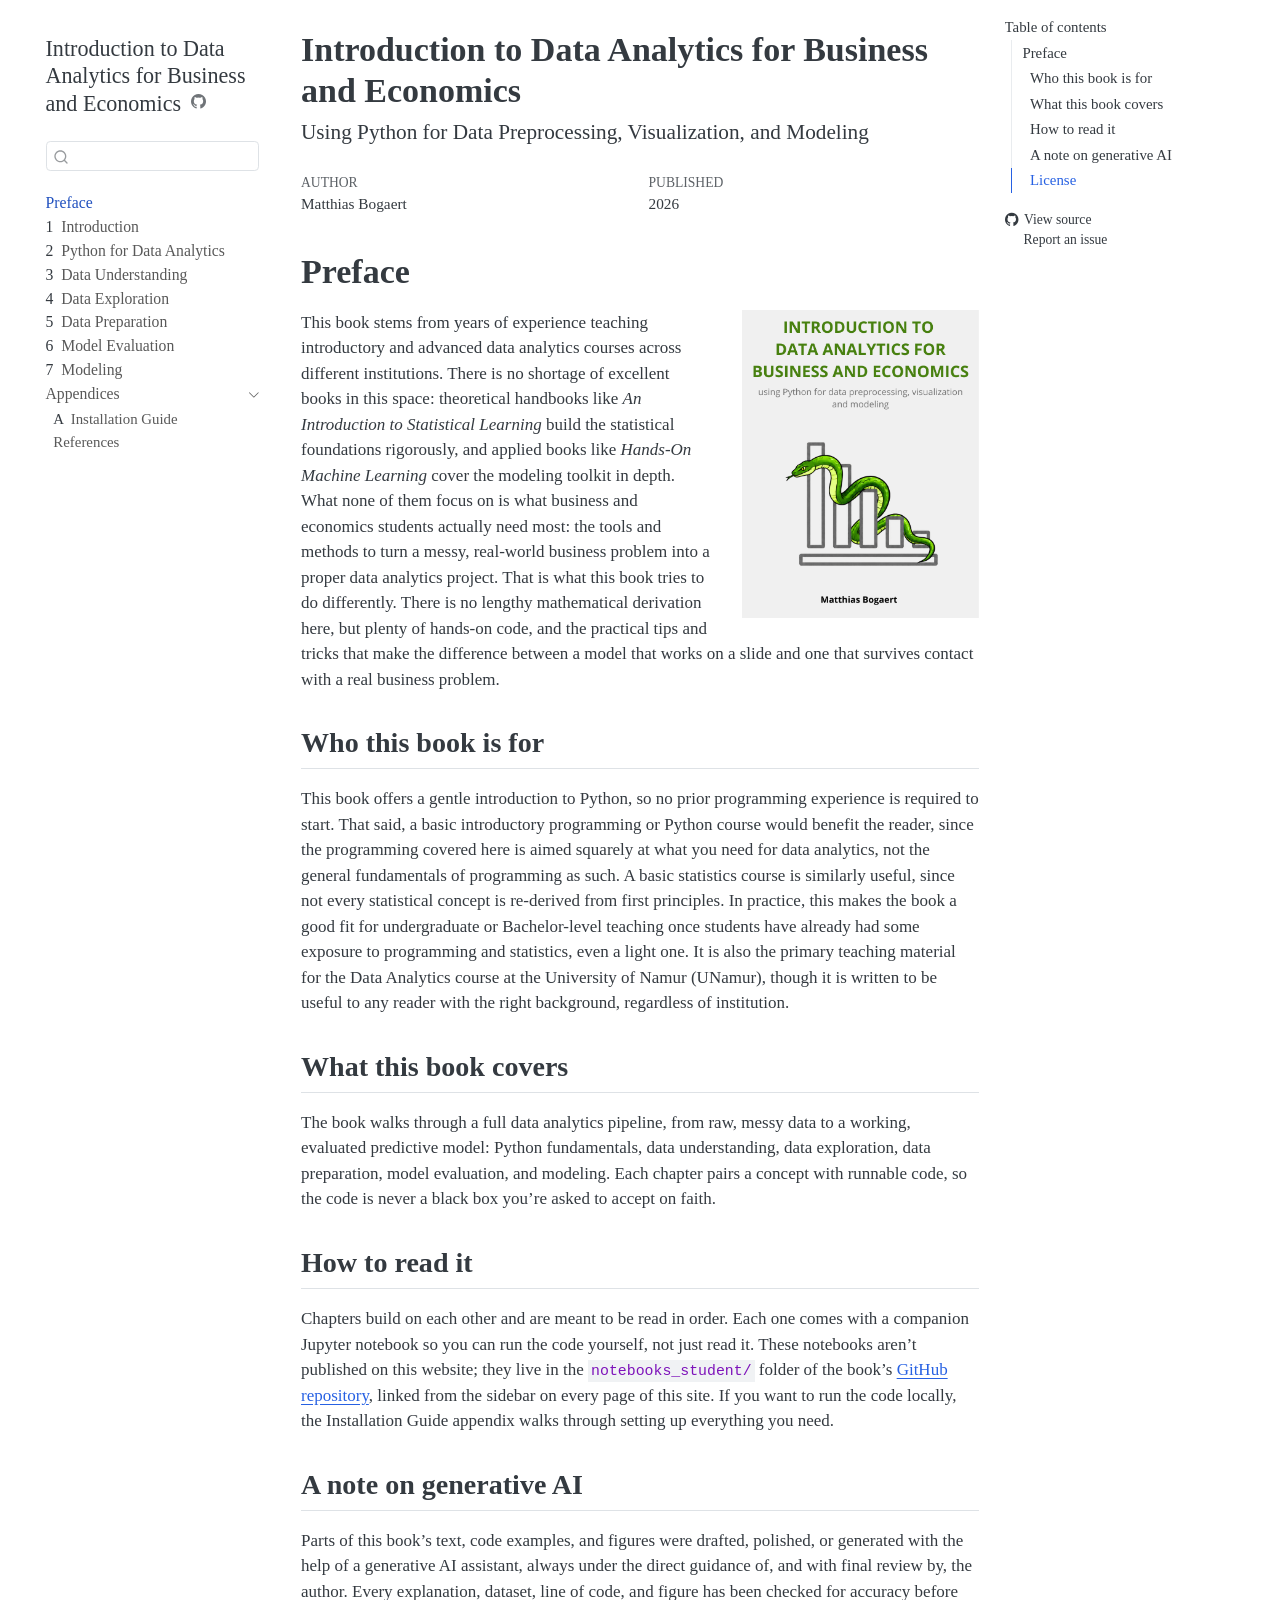
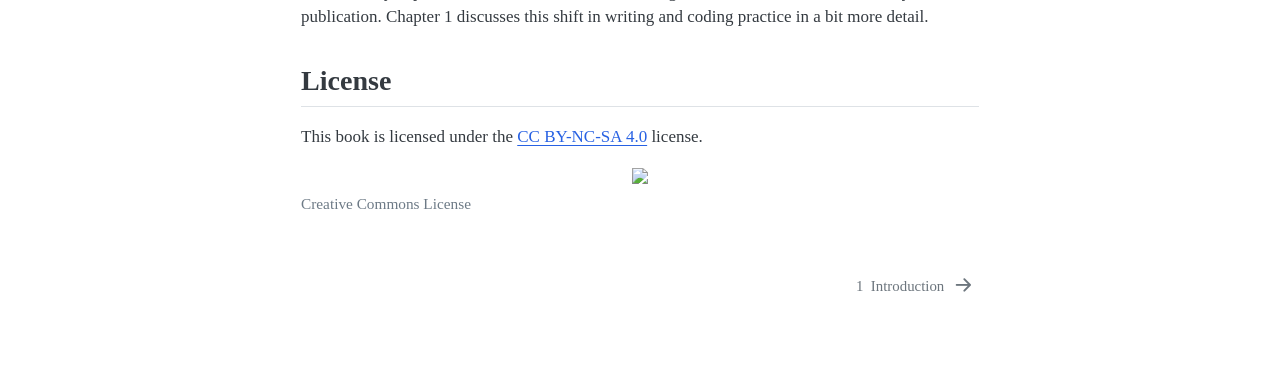
==== index.html @ b537fb8b "Built site for gh-pages" ====
<!DOCTYPE html>
<html xmlns="http://www.w3.org/1999/xhtml" lang="en" xml:lang="en"><head>

<meta charset="utf-8">
<meta name="generator" content="quarto-1.9.38">

<meta name="viewport" content="width=device-width, initial-scale=1.0, user-scalable=yes">

<meta name="author" content="Matthias Bogaert">
<meta name="dcterms.date" content="2026-01-01">

<title>Introduction to Data Analytics for Business and Economics</title>
<style>
/* Default styles provided by pandoc.
** See https://pandoc.org/MANUAL.html#variables-for-html for config info.
*/
code{white-space: pre-wrap;}
span.smallcaps{font-variant: small-caps;}
div.columns{display: flex; gap: min(4vw, 1.5em);}
div.column{flex: auto; overflow-x: auto;}
div.hanging-indent{margin-left: 1.5em; text-indent: -1.5em;}
ul.task-list{list-style: none;}
ul.task-list li input[type="checkbox"] {
  width: 0.8em;
  margin: 0 0.8em 0.2em -1em; /* quarto-specific, see https://github.com/quarto-dev/quarto-cli/issues/4556 */ 
  vertical-align: middle;
}
</style>


<script src="site_libs/quarto-nav/quarto-nav.js"></script>
<script src="site_libs/quarto-nav/headroom.min.js"></script>
<script src="site_libs/clipboard/clipboard.min.js"></script>
<script src="site_libs/quarto-search/autocomplete.umd.js"></script>
<script src="site_libs/quarto-search/fuse.min.js"></script>
<script src="site_libs/quarto-search/quarto-search.js"></script>
<meta name="quarto:offset" content="./">
<link href="./chapters/01-intro.html" rel="next">
<script src="site_libs/quarto-html/quarto.js" type="module"></script>
<script src="site_libs/quarto-html/tabsets/tabsets.js" type="module"></script>
<script src="site_libs/quarto-html/popper.min.js"></script>
<script src="site_libs/quarto-html/tippy.umd.min.js"></script>
<script src="site_libs/quarto-html/anchor.min.js"></script>
<link href="site_libs/quarto-html/tippy.css" rel="stylesheet">
<link href="site_libs/quarto-html/quarto-syntax-highlighting-15634bcf2e68342d4ad2dfa704d543f6.css" rel="stylesheet" id="quarto-text-highlighting-styles">
<script src="site_libs/bootstrap/bootstrap.min.js"></script>
<link href="site_libs/bootstrap/bootstrap-icons.css" rel="stylesheet">
<link href="site_libs/bootstrap/bootstrap-5ccb035bea26c1e21f80f44cf7c27909.min.css" rel="stylesheet" append-hash="true" id="quarto-bootstrap" data-mode="light">
<script id="quarto-search-options" type="application/json">{
  "location": "sidebar",
  "copy-button": false,
  "collapse-after": 3,
  "panel-placement": "start",
  "type": "textbox",
  "limit": 50,
  "keyboard-shortcut": [
    "f",
    "/",
    "s"
  ],
  "show-item-context": false,
  "language": {
    "search-no-results-text": "No results",
    "search-matching-documents-text": "matching documents",
    "search-copy-link-title": "Copy link to search",
    "search-hide-matches-text": "Hide additional matches",
    "search-more-match-text": "more match in this document",
    "search-more-matches-text": "more matches in this document",
    "search-clear-button-title": "Clear",
    "search-text-placeholder": "",
    "search-detached-cancel-button-title": "Cancel",
    "search-submit-button-title": "Submit",
    "search-label": "Search"
  }
}</script>


<link rel="stylesheet" href="styles.css">
</head>

<body class="nav-sidebar floating quarto-light">

<div id="quarto-search-results"></div>
  <header id="quarto-header" class="headroom fixed-top">
  <nav class="quarto-secondary-nav">
    <div class="container-fluid d-flex">
      <button type="button" class="quarto-btn-toggle btn" data-bs-toggle="collapse" role="button" data-bs-target=".quarto-sidebar-collapse-item" aria-controls="quarto-sidebar" aria-expanded="false" aria-label="Toggle sidebar navigation" onclick="if (window.quartoToggleHeadroom) { window.quartoToggleHeadroom(); }">
        <i class="bi bi-layout-text-sidebar-reverse"></i>
      </button>
        <nav class="quarto-page-breadcrumbs" aria-label="breadcrumb"><ol class="breadcrumb"><li class="breadcrumb-item"><a href="./index.html">Preface</a></li></ol></nav>
        <a class="flex-grow-1" role="navigation" data-bs-toggle="collapse" data-bs-target=".quarto-sidebar-collapse-item" aria-controls="quarto-sidebar" aria-expanded="false" aria-label="Toggle sidebar navigation" onclick="if (window.quartoToggleHeadroom) { window.quartoToggleHeadroom(); }">      
        </a>
      <button type="button" class="btn quarto-search-button" aria-label="Search" onclick="window.quartoOpenSearch();">
        <i class="bi bi-search"></i>
      </button>
    </div>
  </nav>
</header>
<!-- content -->
<div id="quarto-content" class="quarto-container page-columns page-rows-contents page-layout-article">
<!-- sidebar -->
  <nav id="quarto-sidebar" class="sidebar collapse collapse-horizontal quarto-sidebar-collapse-item sidebar-navigation floating overflow-auto">
    <div class="pt-lg-2 mt-2 text-left sidebar-header">
    <div class="sidebar-title mb-0 py-0">
      <a href="./">Introduction to Data Analytics for Business and Economics</a> 
        <div class="sidebar-tools-main">
    <a href="https://github.com/MatthBogaert/IDAFBE-book" title="Source Code" class="quarto-navigation-tool px-1" aria-label="Source Code"><i class="bi bi-github"></i></a>
</div>
    </div>
      </div>
        <div class="mt-2 flex-shrink-0 align-items-center">
        <div class="sidebar-search">
        <div id="quarto-search" class="" title="Search"></div>
        </div>
        </div>
    <div class="sidebar-menu-container"> 
    <ul class="list-unstyled mt-1">
        <li class="sidebar-item">
  <div class="sidebar-item-container"> 
  <a href="./index.html" class="sidebar-item-text sidebar-link active">
 <span class="menu-text">Preface</span></a>
  </div>
</li>
        <li class="sidebar-item">
  <div class="sidebar-item-container"> 
  <a href="./chapters/01-intro.html" class="sidebar-item-text sidebar-link">
 <span class="menu-text"><span class="chapter-number">1</span>&nbsp; <span class="chapter-title">Introduction</span></span></a>
  </div>
</li>
        <li class="sidebar-item">
  <div class="sidebar-item-container"> 
  <a href="./chapters/02-python-basics.html" class="sidebar-item-text sidebar-link">
 <span class="menu-text"><span class="chapter-number">2</span>&nbsp; <span class="chapter-title">Python for Data Analytics</span></span></a>
  </div>
</li>
        <li class="sidebar-item">
  <div class="sidebar-item-container"> 
  <a href="./chapters/03-data-understanding.html" class="sidebar-item-text sidebar-link">
 <span class="menu-text"><span class="chapter-number">3</span>&nbsp; <span class="chapter-title">Data Understanding</span></span></a>
  </div>
</li>
        <li class="sidebar-item">
  <div class="sidebar-item-container"> 
  <a href="./chapters/04-data-exploration.html" class="sidebar-item-text sidebar-link">
 <span class="menu-text"><span class="chapter-number">4</span>&nbsp; <span class="chapter-title">Data Exploration</span></span></a>
  </div>
</li>
        <li class="sidebar-item">
  <div class="sidebar-item-container"> 
  <a href="./chapters/05-data-preparation.html" class="sidebar-item-text sidebar-link">
 <span class="menu-text"><span class="chapter-number">5</span>&nbsp; <span class="chapter-title">Data Preparation</span></span></a>
  </div>
</li>
        <li class="sidebar-item">
  <div class="sidebar-item-container"> 
  <a href="./chapters/06-model-evaluation.html" class="sidebar-item-text sidebar-link">
 <span class="menu-text"><span class="chapter-number">6</span>&nbsp; <span class="chapter-title">Model Evaluation</span></span></a>
  </div>
</li>
        <li class="sidebar-item">
  <div class="sidebar-item-container"> 
  <a href="./chapters/07-modeling.html" class="sidebar-item-text sidebar-link">
 <span class="menu-text"><span class="chapter-number">7</span>&nbsp; <span class="chapter-title">Modeling</span></span></a>
  </div>
</li>
        <li class="sidebar-item sidebar-item-section">
      <div class="sidebar-item-container"> 
            <a class="sidebar-item-text sidebar-link text-start" data-bs-toggle="collapse" data-bs-target="#quarto-sidebar-section-1" role="navigation" aria-expanded="true">
 <span class="menu-text">Appendices</span></a>
          <a class="sidebar-item-toggle text-start" data-bs-toggle="collapse" data-bs-target="#quarto-sidebar-section-1" role="navigation" aria-expanded="true" aria-label="Toggle section">
            <i class="bi bi-chevron-right ms-2"></i>
          </a> 
      </div>
      <ul id="quarto-sidebar-section-1" class="collapse list-unstyled sidebar-section depth1 show">  
          <li class="sidebar-item">
  <div class="sidebar-item-container"> 
  <a href="./chapters/appendix-installation.html" class="sidebar-item-text sidebar-link">
 <span class="menu-text"><span class="chapter-number">A</span>&nbsp; <span class="chapter-title">Installation Guide</span></span></a>
  </div>
</li>
          <li class="sidebar-item">
  <div class="sidebar-item-container"> 
  <a href="./chapters/references.html" class="sidebar-item-text sidebar-link">
 <span class="menu-text">References</span></a>
  </div>
</li>
      </ul>
  </li>
    </ul>
    </div>
</nav>
<div id="quarto-sidebar-glass" class="quarto-sidebar-collapse-item" data-bs-toggle="collapse" data-bs-target=".quarto-sidebar-collapse-item"></div>
<!-- margin-sidebar -->
    <div id="quarto-margin-sidebar" class="sidebar margin-sidebar">
        <nav id="TOC" role="doc-toc" class="toc-active">
    <h2 id="toc-title">Table of contents</h2>
   
  <ul>
  <li><a href="#preface" id="toc-preface" class="nav-link active" data-scroll-target="#preface">Preface</a>
  <ul class="collapse">
  <li><a href="#who-this-book-is-for" id="toc-who-this-book-is-for" class="nav-link" data-scroll-target="#who-this-book-is-for">Who this book is for</a></li>
  <li><a href="#what-this-book-covers" id="toc-what-this-book-covers" class="nav-link" data-scroll-target="#what-this-book-covers">What this book covers</a></li>
  <li><a href="#how-to-read-it" id="toc-how-to-read-it" class="nav-link" data-scroll-target="#how-to-read-it">How to read it</a></li>
  <li><a href="#a-note-on-generative-ai" id="toc-a-note-on-generative-ai" class="nav-link" data-scroll-target="#a-note-on-generative-ai">A note on generative AI</a></li>
  <li><a href="#license" id="toc-license" class="nav-link" data-scroll-target="#license">License</a></li>
  </ul></li>
  </ul>
<div class="toc-actions"><ul><li><a href="https://github.com/MatthBogaert/IDAFBE-book/blob/main/index.qmd" class="toc-action"><i class="bi bi-github"></i>View source</a></li><li><a href="https://github.com/MatthBogaert/IDAFBE-book/issues/new" class="toc-action"><i class="bi empty"></i>Report an issue</a></li></ul></div></nav>
    </div>
<!-- main -->
<main class="content" id="quarto-document-content">

<header id="title-block-header" class="quarto-title-block default">
<div class="quarto-title">
<h1 class="title">Introduction to Data Analytics for Business and Economics</h1>
<p class="subtitle lead">Using Python for Data Preprocessing, Visualization, and Modeling</p>
</div>



<div class="quarto-title-meta">

    <div>
    <div class="quarto-title-meta-heading">Author</div>
    <div class="quarto-title-meta-contents">
             <p>Matthias Bogaert </p>
          </div>
  </div>
    
    <div>
    <div class="quarto-title-meta-heading">Published</div>
    <div class="quarto-title-meta-contents">
      <p class="date">2026</p>
    </div>
  </div>
  
    
  </div>
  


</header>



<section id="preface" class="level1 unnumbered">
<h1 class="unnumbered">Preface</h1><p><img src="images/cover-kdp.png" title="Introduction to Data Analytics for Business and Economics" class="quarto-cover-image nolightbox img-fluid"></p>
<p>This book stems from years of experience teaching introductory and advanced data analytics courses across different institutions. There is no shortage of excellent books in this space: theoretical handbooks like <em>An Introduction to Statistical Learning</em> build the statistical foundations rigorously, and applied books like <em>Hands-On Machine Learning</em> cover the modeling toolkit in depth. What none of them focus on is what business and economics students actually need most: the tools and methods to turn a messy, real-world business problem into a proper data analytics project. That is what this book tries to do differently. There is no lengthy mathematical derivation here, but plenty of hands-on code, and the practical tips and tricks that make the difference between a model that works on a slide and one that survives contact with a real business problem.</p>
<section id="who-this-book-is-for" class="level2">
<h2 class="anchored" data-anchor-id="who-this-book-is-for">Who this book is for</h2>
<p>This book offers a gentle introduction to Python, so no prior programming experience is required to start. That said, a basic introductory programming or Python course would benefit the reader, since the programming covered here is aimed squarely at what you need for data analytics, not the general fundamentals of programming as such. A basic statistics course is similarly useful, since not every statistical concept is re-derived from first principles. In practice, this makes the book a good fit for undergraduate or Bachelor-level teaching once students have already had some exposure to programming and statistics, even a light one. It is also the primary teaching material for the Data Analytics course at the University of Namur (UNamur), though it is written to be useful to any reader with the right background, regardless of institution.</p>
</section>
<section id="what-this-book-covers" class="level2">
<h2 class="anchored" data-anchor-id="what-this-book-covers">What this book covers</h2>
<p>The book walks through a full data analytics pipeline, from raw, messy data to a working, evaluated predictive model: Python fundamentals, data understanding, data exploration, data preparation, model evaluation, and modeling. Each chapter pairs a concept with runnable code, so the code is never a black box you’re asked to accept on faith.</p>
</section>
<section id="how-to-read-it" class="level2">
<h2 class="anchored" data-anchor-id="how-to-read-it">How to read it</h2>
<p>Chapters build on each other and are meant to be read in order. Each one comes with a companion Jupyter notebook so you can run the code yourself, not just read it. These notebooks aren’t published on this website; they live in the <code>notebooks_student/</code> folder of the book’s <a href="https://github.com/MatthBogaert/IDAFBE-book">GitHub repository</a>, linked from the sidebar on every page of this site. If you want to run the code locally, the Installation Guide appendix walks through setting up everything you need.</p>
</section>
<section id="a-note-on-generative-ai" class="level2">
<h2 class="anchored" data-anchor-id="a-note-on-generative-ai">A note on generative AI</h2>
<p>Parts of this book’s text, code examples, and figures were drafted, polished, or generated with the help of a generative AI assistant, always under the direct guidance of, and with final review by, the author. Every explanation, dataset, line of code, and figure has been checked for accuracy before publication. Chapter 1 discusses this shift in writing and coding practice in a bit more detail.</p>
</section>
<section id="license" class="level2">
<h2 class="anchored" data-anchor-id="license">License</h2>
<p>This book is licensed under the <a href="https://creativecommons.org/licenses/by-nc-sa/4.0/">CC BY-NC-SA 4.0</a> license.</p>
<div class="quarto-figure quarto-figure-center">
<figure class="figure">
<p><a href="https://creativecommons.org/licenses/by-nc-sa/4.0/"><img src="https://i.creativecommons.org/l/by-nc-sa/4.0/88x31.png" class="img-fluid figure-img"></a></p>
<figcaption>Creative Commons License</figcaption>
</figure>
</div>


</section>
</section>

</main> <!-- /main -->
<script id="quarto-html-after-body" type="application/javascript">
  window.document.addEventListener("DOMContentLoaded", function (event) {
    const icon = "";
    const anchorJS = new window.AnchorJS();
    anchorJS.options = {
      placement: 'right',
      icon: icon
    };
    anchorJS.add('.anchored');
    const isCodeAnnotation = (el) => {
      for (const clz of el.classList) {
        if (clz.startsWith('code-annotation-')) {                     
          return true;
        }
      }
      return false;
    }
    const onCopySuccess = function(e) {
      // button target
      const button = e.trigger;
      // don't keep focus
      button.blur();
      // flash "checked"
      button.classList.add('code-copy-button-checked');
      var currentTitle = button.getAttribute("title");
      button.setAttribute("title", "Copied!");
      let tooltip;
      if (window.bootstrap) {
        button.setAttribute("data-bs-toggle", "tooltip");
        button.setAttribute("data-bs-placement", "left");
        button.setAttribute("data-bs-title", "Copied!");
        tooltip = new bootstrap.Tooltip(button, 
          { trigger: "manual", 
            customClass: "code-copy-button-tooltip",
            offset: [0, -8]});
        tooltip.show();    
      }
      setTimeout(function() {
        if (tooltip) {
          tooltip.hide();
          button.removeAttribute("data-bs-title");
          button.removeAttribute("data-bs-toggle");
          button.removeAttribute("data-bs-placement");
        }
        button.setAttribute("title", currentTitle);
        button.classList.remove('code-copy-button-checked');
      }, 1000);
      // clear code selection
      e.clearSelection();
    }
    const getTextToCopy = function(trigger) {
      const outerScaffold = trigger.parentElement.cloneNode(true);
      const codeEl = outerScaffold.querySelector('code');
      for (const childEl of codeEl.children) {
        if (isCodeAnnotation(childEl)) {
          childEl.remove();
        }
      }
      return codeEl.innerText;
    }
    const clipboard = new window.ClipboardJS('.code-copy-button:not([data-in-quarto-modal])', {
      text: getTextToCopy
    });
    clipboard.on('success', onCopySuccess);
    if (window.document.getElementById('quarto-embedded-source-code-modal')) {
      const clipboardModal = new window.ClipboardJS('.code-copy-button[data-in-quarto-modal]', {
        text: getTextToCopy,
        container: window.document.getElementById('quarto-embedded-source-code-modal')
      });
      clipboardModal.on('success', onCopySuccess);
    }
      var localhostRegex = new RegExp(/^(?:http|https):\/\/localhost\:?[0-9]*\//);
      var mailtoRegex = new RegExp(/^mailto:/);
        var filterRegex = new RegExp('/' + window.location.host + '/');
      var isInternal = (href) => {
          return filterRegex.test(href) || localhostRegex.test(href) || mailtoRegex.test(href);
      }
      // Inspect non-navigation links and adorn them if external
     var links = window.document.querySelectorAll('a[href]:not(.nav-link):not(.navbar-brand):not(.toc-action):not(.sidebar-link):not(.sidebar-item-toggle):not(.pagination-link):not(.no-external):not([aria-hidden]):not(.dropdown-item):not(.quarto-navigation-tool):not(.about-link)');
      for (var i=0; i<links.length; i++) {
        const link = links[i];
        if (!isInternal(link.href)) {
          // undo the damage that might have been done by quarto-nav.js in the case of
          // links that we want to consider external
          if (link.dataset.originalHref !== undefined) {
            link.href = link.dataset.originalHref;
          }
        }
      }
    function tippyHover(el, contentFn, onTriggerFn, onUntriggerFn) {
      const config = {
        allowHTML: true,
        maxWidth: 500,
        delay: 100,
        arrow: false,
        appendTo: function(el) {
            return el.parentElement;
        },
        interactive: true,
        interactiveBorder: 10,
        theme: 'quarto',
        placement: 'bottom-start',
      };
      if (contentFn) {
        config.content = contentFn;
      }
      if (onTriggerFn) {
        config.onTrigger = onTriggerFn;
      }
      if (onUntriggerFn) {
        config.onUntrigger = onUntriggerFn;
      }
      window.tippy(el, config); 
    }
    const noterefs = window.document.querySelectorAll('a[role="doc-noteref"]');
    for (var i=0; i<noterefs.length; i++) {
      const ref = noterefs[i];
      tippyHover(ref, function() {
        // use id or data attribute instead here
        let href = ref.getAttribute('data-footnote-href') || ref.getAttribute('href');
        try { href = new URL(href).hash; } catch {}
        const id = href.replace(/^#\/?/, "");
        const note = window.document.getElementById(id);
        if (note) {
          return note.innerHTML;
        } else {
          return "";
        }
      });
    }
    const xrefs = window.document.querySelectorAll('a.quarto-xref');
    const processXRef = (id, note) => {
      // Strip column container classes
      const stripColumnClz = (el) => {
        el.classList.remove("page-full", "page-columns");
        if (el.children) {
          for (const child of el.children) {
            stripColumnClz(child);
          }
        }
      }
      stripColumnClz(note)
      if (id === null || id.startsWith('sec-')) {
        // Special case sections, only their first couple elements
        const container = document.createElement("div");
        if (note.children && note.children.length > 2) {
          container.appendChild(note.children[0].cloneNode(true));
          for (let i = 1; i < note.children.length; i++) {
            const child = note.children[i];
            if (child.tagName === "P" && child.innerText === "") {
              continue;
            } else {
              container.appendChild(child.cloneNode(true));
              break;
            }
          }
          if (window.Quarto?.typesetMath) {
            window.Quarto.typesetMath(container);
          }
          return container.innerHTML
        } else {
          if (window.Quarto?.typesetMath) {
            window.Quarto.typesetMath(note);
          }
          return note.innerHTML;
        }
      } else {
        // Remove any anchor links if they are present
        const anchorLink = note.querySelector('a.anchorjs-link');
        if (anchorLink) {
          anchorLink.remove();
        }
        if (window.Quarto?.typesetMath) {
          window.Quarto.typesetMath(note);
        }
        if (note.classList.contains("callout")) {
          return note.outerHTML;
        } else {
          return note.innerHTML;
        }
      }
    }
    for (var i=0; i<xrefs.length; i++) {
      const xref = xrefs[i];
      tippyHover(xref, undefined, function(instance) {
        instance.disable();
        let url = xref.getAttribute('href');
        let hash = undefined; 
        if (url.startsWith('#')) {
          hash = url;
        } else {
          try { hash = new URL(url).hash; } catch {}
        }
        if (hash) {
          const id = hash.replace(/^#\/?/, "");
          const note = window.document.getElementById(id);
          if (note !== null) {
            try {
              const html = processXRef(id, note.cloneNode(true));
              instance.setContent(html);
            } finally {
              instance.enable();
              instance.show();
            }
          } else {
            // See if we can fetch this
            fetch(url.split('#')[0])
            .then(res => res.text())
            .then(html => {
              const parser = new DOMParser();
              const htmlDoc = parser.parseFromString(html, "text/html");
              const note = htmlDoc.getElementById(id);
              if (note !== null) {
                const html = processXRef(id, note);
                instance.setContent(html);
              } 
            }).finally(() => {
              instance.enable();
              instance.show();
            });
          }
        } else {
          // See if we can fetch a full url (with no hash to target)
          // This is a special case and we should probably do some content thinning / targeting
          fetch(url)
          .then(res => res.text())
          .then(html => {
            const parser = new DOMParser();
            const htmlDoc = parser.parseFromString(html, "text/html");
            const note = htmlDoc.querySelector('main.content');
            if (note !== null) {
              // This should only happen for chapter cross references
              // (since there is no id in the URL)
              // remove the first header
              if (note.children.length > 0 && note.children[0].tagName === "HEADER") {
                note.children[0].remove();
              }
              const html = processXRef(null, note);
              instance.setContent(html);
            } 
          }).finally(() => {
            instance.enable();
            instance.show();
          });
        }
      }, function(instance) {
      });
    }
        let selectedAnnoteEl;
        const selectorForAnnotation = ( cell, annotation) => {
          let cellAttr = 'data-code-cell="' + cell + '"';
          let lineAttr = 'data-code-annotation="' +  annotation + '"';
          const selector = 'span[' + cellAttr + '][' + lineAttr + ']';
          return selector;
        }
        const selectCodeLines = (annoteEl) => {
          const doc = window.document;
          const targetCell = annoteEl.getAttribute("data-target-cell");
          const targetAnnotation = annoteEl.getAttribute("data-target-annotation");
          const annoteSpan = window.document.querySelector(selectorForAnnotation(targetCell, targetAnnotation));
          const lines = annoteSpan.getAttribute("data-code-lines").split(",");
          const lineIds = lines.map((line) => {
            return targetCell + "-" + line;
          })
          let top = null;
          let height = null;
          let parent = null;
          if (lineIds.length > 0) {
              //compute the position of the single el (top and bottom and make a div)
              const el = window.document.getElementById(lineIds[0]);
              top = el.offsetTop;
              height = el.offsetHeight;
              parent = el.parentElement.parentElement;
            if (lineIds.length > 1) {
              const lastEl = window.document.getElementById(lineIds[lineIds.length - 1]);
              const bottom = lastEl.offsetTop + lastEl.offsetHeight;
              height = bottom - top;
            }
            if (top !== null && height !== null && parent !== null) {
              // cook up a div (if necessary) and position it 
              let div = window.document.getElementById("code-annotation-line-highlight");
              if (div === null) {
                div = window.document.createElement("div");
                div.setAttribute("id", "code-annotation-line-highlight");
                div.style.position = 'absolute';
                parent.appendChild(div);
              }
              div.style.top = top - 2 + "px";
              div.style.height = height + 4 + "px";
              div.style.left = 0;
              let gutterDiv = window.document.getElementById("code-annotation-line-highlight-gutter");
              if (gutterDiv === null) {
                gutterDiv = window.document.createElement("div");
                gutterDiv.setAttribute("id", "code-annotation-line-highlight-gutter");
                gutterDiv.style.position = 'absolute';
                const codeCell = window.document.getElementById(targetCell);
                const gutter = codeCell.querySelector('.code-annotation-gutter');
                gutter.appendChild(gutterDiv);
              }
              gutterDiv.style.top = top - 2 + "px";
              gutterDiv.style.height = height + 4 + "px";
            }
            selectedAnnoteEl = annoteEl;
          }
        };
        const unselectCodeLines = () => {
          const elementsIds = ["code-annotation-line-highlight", "code-annotation-line-highlight-gutter"];
          elementsIds.forEach((elId) => {
            const div = window.document.getElementById(elId);
            if (div) {
              div.remove();
            }
          });
          selectedAnnoteEl = undefined;
        };
          // Handle positioning of the toggle
      window.addEventListener(
        "resize",
        throttle(() => {
          elRect = undefined;
          if (selectedAnnoteEl) {
            selectCodeLines(selectedAnnoteEl);
          }
        }, 10)
      );
      function throttle(fn, ms) {
      let throttle = false;
      let timer;
        return (...args) => {
          if(!throttle) { // first call gets through
              fn.apply(this, args);
              throttle = true;
          } else { // all the others get throttled
              if(timer) clearTimeout(timer); // cancel #2
              timer = setTimeout(() => {
                fn.apply(this, args);
                timer = throttle = false;
              }, ms);
          }
        };
      }
        // Attach click handler to the DT
        const annoteDls = window.document.querySelectorAll('dt[data-target-cell]');
        for (const annoteDlNode of annoteDls) {
          annoteDlNode.addEventListener('click', (event) => {
            const clickedEl = event.target;
            if (clickedEl !== selectedAnnoteEl) {
              unselectCodeLines();
              const activeEl = window.document.querySelector('dt[data-target-cell].code-annotation-active');
              if (activeEl) {
                activeEl.classList.remove('code-annotation-active');
              }
              selectCodeLines(clickedEl);
              clickedEl.classList.add('code-annotation-active');
            } else {
              // Unselect the line
              unselectCodeLines();
              clickedEl.classList.remove('code-annotation-active');
            }
          });
        }
    const findCites = (el) => {
      const parentEl = el.parentElement;
      if (parentEl) {
        const cites = parentEl.dataset.cites;
        if (cites) {
          return {
            el,
            cites: cites.split(' ')
          };
        } else {
          return findCites(el.parentElement)
        }
      } else {
        return undefined;
      }
    };
    var bibliorefs = window.document.querySelectorAll('a[role="doc-biblioref"]');
    for (var i=0; i<bibliorefs.length; i++) {
      const ref = bibliorefs[i];
      const citeInfo = findCites(ref);
      if (citeInfo) {
        tippyHover(citeInfo.el, function() {
          var popup = window.document.createElement('div');
          citeInfo.cites.forEach(function(cite) {
            var citeDiv = window.document.createElement('div');
            citeDiv.classList.add('hanging-indent');
            citeDiv.classList.add('csl-entry');
            var biblioDiv = window.document.getElementById('ref-' + cite);
            if (biblioDiv) {
              citeDiv.innerHTML = biblioDiv.innerHTML;
            }
            popup.appendChild(citeDiv);
          });
          return popup.innerHTML;
        });
      }
    }
  });
  </script>
<nav class="page-navigation">
  <div class="nav-page nav-page-previous">
  </div>
  <div class="nav-page nav-page-next">
      <a href="./chapters/01-intro.html" class="pagination-link" aria-label="Introduction">
        <span class="nav-page-text"><span class="chapter-number">1</span>&nbsp; <span class="chapter-title">Introduction</span></span> <i class="bi bi-arrow-right-short"></i>
      </a>
  </div>
</nav>
</div> <!-- /content -->




<footer class="footer"><div class="nav-footer"><div class="nav-footer-center"><div class="toc-actions d-sm-block d-md-none"><ul><li><a href="https://github.com/MatthBogaert/IDAFBE-book/blob/main/index.qmd" class="toc-action"><i class="bi bi-github"></i>View source</a></li><li><a href="https://github.com/MatthBogaert/IDAFBE-book/issues/new" class="toc-action"><i class="bi empty"></i>Report an issue</a></li></ul></div></div></div></footer></body></html>
---- site_libs/quarto-html/tippy.css ----
.tippy-box[data-animation=fade][data-state=hidden]{opacity:0}[data-tippy-root]{max-width:calc(100vw - 10px)}.tippy-box{position:relative;background-color:#333;color:#fff;border-radius:4px;font-size:14px;line-height:1.4;white-space:normal;outline:0;transition-property:transform,visibility,opacity}.tippy-box[data-placement^=top]>.tippy-arrow{bottom:0}.tippy-box[data-placement^=top]>.tippy-arrow:before{bottom:-7px;left:0;border-width:8px 8px 0;border-top-color:initial;transform-origin:center top}.tippy-box[data-placement^=bottom]>.tippy-arrow{top:0}.tippy-box[data-placement^=bottom]>.tippy-arrow:before{top:-7px;left:0;border-width:0 8px 8px;border-bottom-color:initial;transform-origin:center bottom}.tippy-box[data-placement^=left]>.tippy-arrow{right:0}.tippy-box[data-placement^=left]>.tippy-arrow:before{border-width:8px 0 8px 8px;border-left-color:initial;right:-7px;transform-origin:center left}.tippy-box[data-placement^=right]>.tippy-arrow{left:0}.tippy-box[data-placement^=right]>.tippy-arrow:before{left:-7px;border-width:8px 8px 8px 0;border-right-color:initial;transform-origin:center right}.tippy-box[data-inertia][data-state=visible]{transition-timing-function:cubic-bezier(.54,1.5,.38,1.11)}.tippy-arrow{width:16px;height:16px;color:#333}.tippy-arrow:before{content:"";position:absolute;border-color:transparent;border-style:solid}.tippy-content{position:relative;padding:5px 9px;z-index:1}
---- site_libs/quarto-html/quarto-syntax-highlighting-15634bcf2e68342d4ad2dfa704d543f6.css ----
/* quarto syntax highlight colors */
:root {
  --quarto-hl-ot-color: #003B4F;
  --quarto-hl-at-color: #657422;
  --quarto-hl-ss-color: #20794D;
  --quarto-hl-an-color: #5E5E5E;
  --quarto-hl-fu-color: #4758AB;
  --quarto-hl-st-color: #20794D;
  --quarto-hl-cf-color: #003B4F;
  --quarto-hl-op-color: #5E5E5E;
  --quarto-hl-er-color: #AD0000;
  --quarto-hl-bn-color: #AD0000;
  --quarto-hl-al-color: #AD0000;
  --quarto-hl-va-color: #111111;
  --quarto-hl-bu-color: inherit;
  --quarto-hl-ex-color: inherit;
  --quarto-hl-pp-color: #AD0000;
  --quarto-hl-in-color: #5E5E5E;
  --quarto-hl-vs-color: #20794D;
  --quarto-hl-wa-color: #5E5E5E;
  --quarto-hl-do-color: #5E5E5E;
  --quarto-hl-im-color: #00769E;
  --quarto-hl-ch-color: #20794D;
  --quarto-hl-dt-color: #AD0000;
  --quarto-hl-fl-color: #AD0000;
  --quarto-hl-co-color: #5E5E5E;
  --quarto-hl-cv-color: #5E5E5E;
  --quarto-hl-cn-color: #8f5902;
  --quarto-hl-sc-color: #5E5E5E;
  --quarto-hl-dv-color: #AD0000;
  --quarto-hl-kw-color: #003B4F;
}

/* other quarto variables */
:root {
  --quarto-font-monospace: SFMono-Regular, Menlo, Monaco, Consolas, "Liberation Mono", "Courier New", monospace;
}

/* syntax highlight based on Pandoc's rules */
pre > code.sourceCode > span {
  color: #003B4F;
}

code.sourceCode > span {
  color: #003B4F;
}

div.sourceCode,
div.sourceCode pre.sourceCode {
  color: #003B4F;
}

/* Normal */
code span {
  color: #003B4F;
}

/* Alert */
code span.al {
  color: #AD0000;
  font-style: inherit;
}

/* Annotation */
code span.an {
  color: #5E5E5E;
  font-style: inherit;
}

/* Attribute */
code span.at {
  color: #657422;
  font-style: inherit;
}

/* BaseN */
code span.bn {
  color: #AD0000;
  font-style: inherit;
}

/* BuiltIn */
code span.bu {
  font-style: inherit;
}

/* ControlFlow */
code span.cf {
  color: #003B4F;
  font-weight: bold;
  font-style: inherit;
}

/* Char */
code span.ch {
  color: #20794D;
  font-style: inherit;
}

/* Constant */
code span.cn {
  color: #8f5902;
  font-style: inherit;
}

/* Comment */
code span.co {
  color: #5E5E5E;
  font-style: inherit;
}

/* CommentVar */
code span.cv {
  color: #5E5E5E;
  font-style: italic;
}

/* Documentation */
code span.do {
  color: #5E5E5E;
  font-style: italic;
}

/* DataType */
code span.dt {
  color: #AD0000;
  font-style: inherit;
}

/* DecVal */
code span.dv {
  color: #AD0000;
  font-style: inherit;
}

/* Error */
code span.er {
  color: #AD0000;
  font-style: inherit;
}

/* Extension */
code span.ex {
  font-style: inherit;
}

/* Float */
code span.fl {
  color: #AD0000;
  font-style: inherit;
}

/* Function */
code span.fu {
  color: #4758AB;
  font-style: inherit;
}

/* Import */
code span.im {
  color: #00769E;
  font-style: inherit;
}

/* Information */
code span.in {
  color: #5E5E5E;
  font-style: inherit;
}

/* Keyword */
code span.kw {
  color: #003B4F;
  font-weight: bold;
  font-style: inherit;
}

/* Operator */
code span.op {
  color: #5E5E5E;
  font-style: inherit;
}

/* Other */
code span.ot {
  color: #003B4F;
  font-style: inherit;
}

/* Preprocessor */
code span.pp {
  color: #AD0000;
  font-style: inherit;
}

/* SpecialChar */
code span.sc {
  color: #5E5E5E;
  font-style: inherit;
}

/* SpecialString */
code span.ss {
  color: #20794D;
  font-style: inherit;
}

/* String */
code span.st {
  color: #20794D;
  font-style: inherit;
}

/* Variable */
code span.va {
  color: #111111;
  font-style: inherit;
}

/* VerbatimString */
code span.vs {
  color: #20794D;
  font-style: inherit;
}

/* Warning */
code span.wa {
  color: #5E5E5E;
  font-style: italic;
}

.prevent-inlining {
  content: "</";
}

/*# sourceMappingURL=f23921c56f73e400b49028c9186a1aa0.css.map */
---- styles.css ----
/* Custom site styling. Linked via format: html: css: styles.css in _quarto.yml. */

body {
  font-family: "Georgia", serif;
}

/* Keep figures and other images within their container on any screen size,
   instead of overflowing or staying fixed at their native pixel width. */
img {
  max-width: 100%;
  height: auto;
}
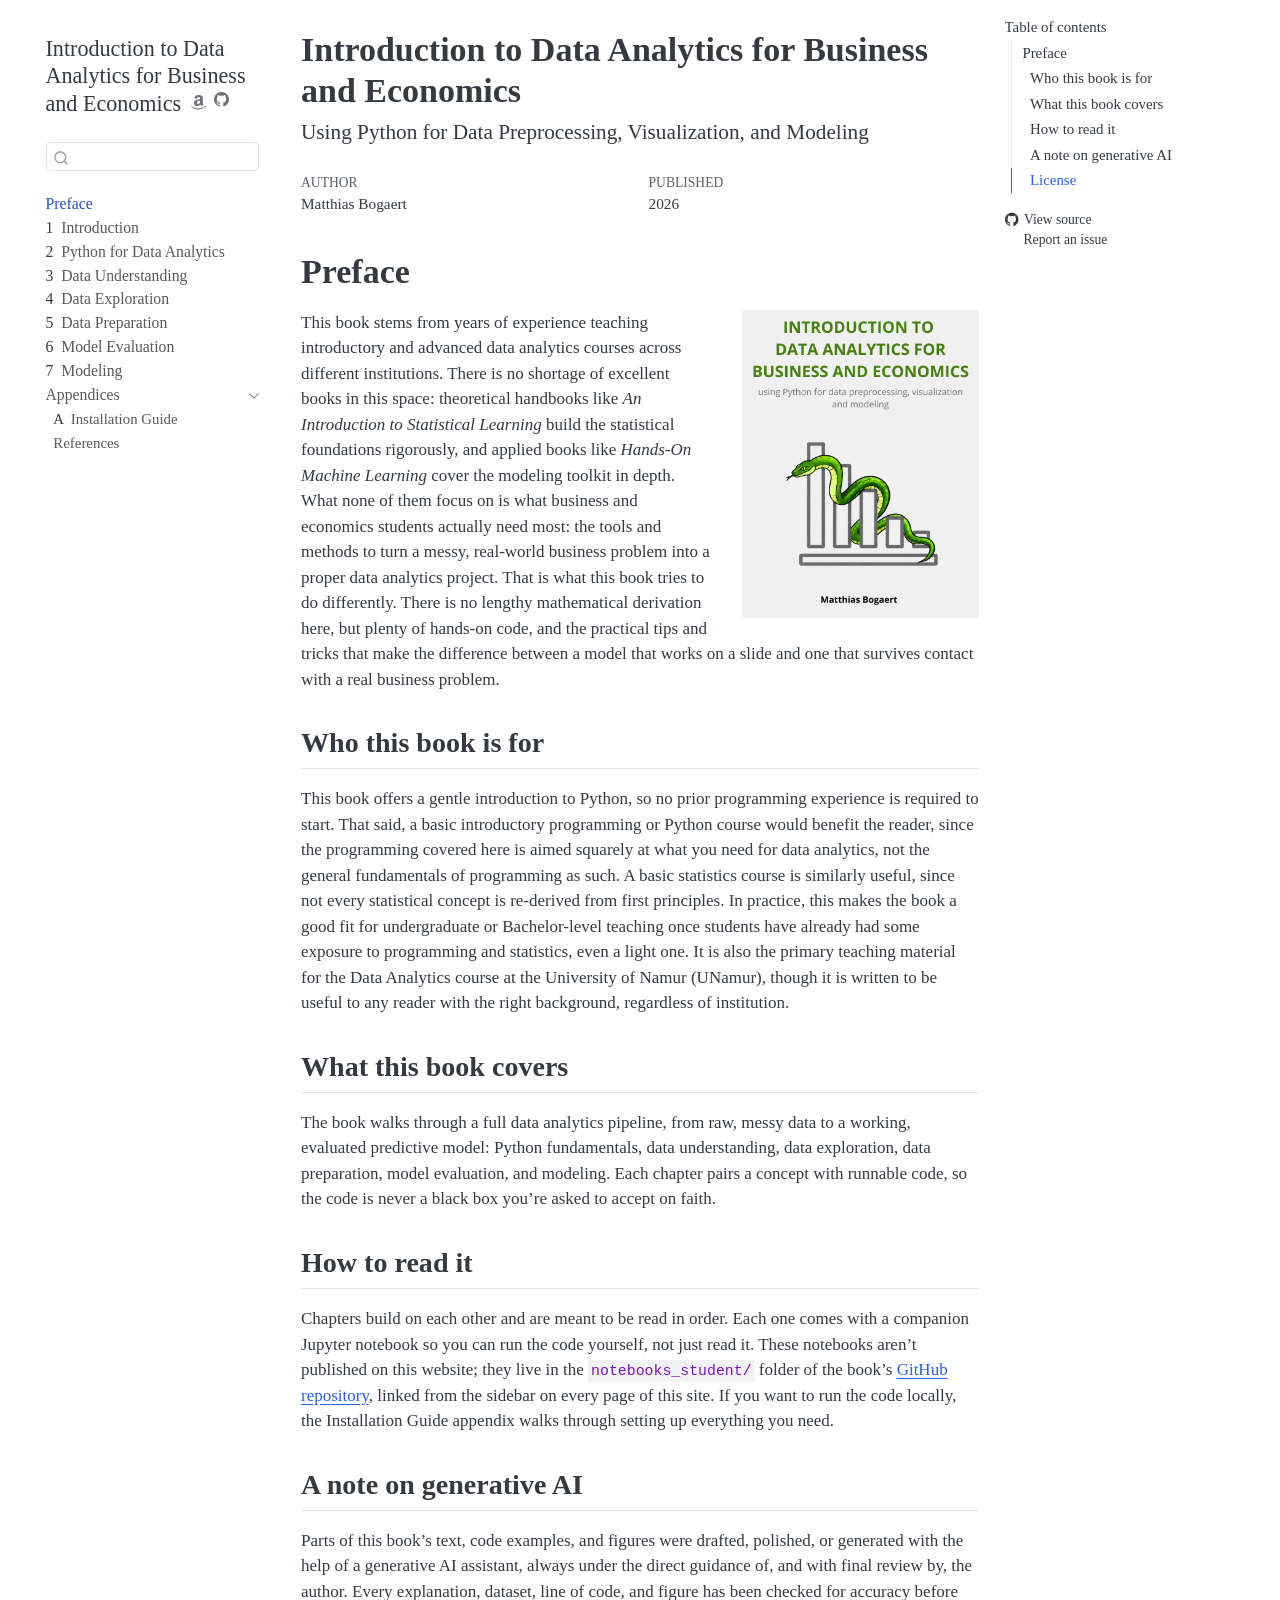
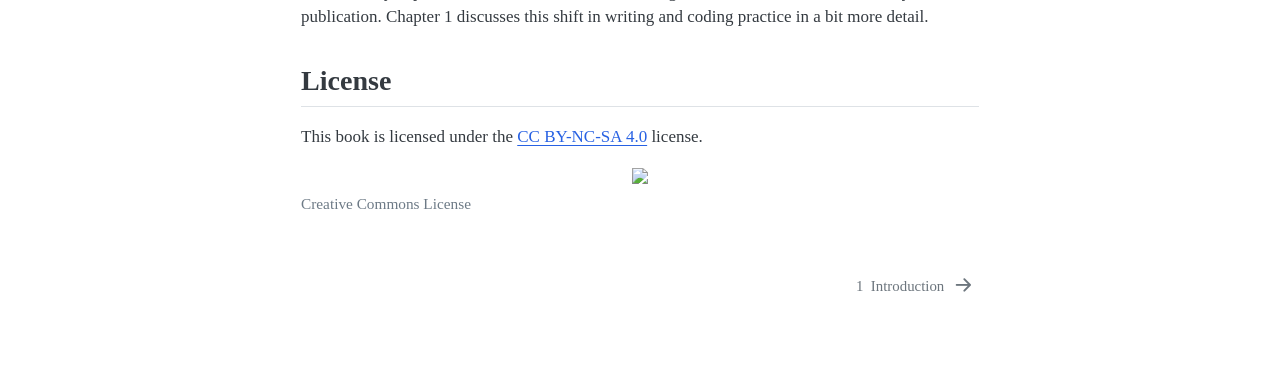
==== commit 5dc7277a: "Built site for gh-pages" ====
--- a/index.html
+++ b/index.html
@@ -104,6 +104,26 @@
     <div class="sidebar-title mb-0 py-0">
       <a href="./">Introduction to Data Analytics for Business and Economics</a> 
         <div class="sidebar-tools-main">
+    <div class="dropdown">
+      <a href="" title="Kindle edition" id="quarto-navigation-tool-dropdown-0" class="quarto-navigation-tool dropdown-toggle px-1" data-bs-toggle="dropdown" aria-expanded="false" role="link" aria-label="Kindle edition"><i class="bi bi-amazon"></i></a>
+      <ul class="dropdown-menu" aria-labelledby="quarto-navigation-tool-dropdown-0">
+          <li>
+            <a class="dropdown-item sidebar-tools-main-item" href="https://www.amazon.com/dp/B0HMBLLJBD">
+            Amazon.com
+            </a>
+          </li>
+          <li>
+            <a class="dropdown-item sidebar-tools-main-item" href="https://www.amazon.fr/dp/B0HMBLLJBD">
+            Amazon.fr
+            </a>
+          </li>
+          <li>
+            <a class="dropdown-item sidebar-tools-main-item" href="https://www.amazon.nl/dp/B0HMBLLJBD">
+            Amazon.nl
+            </a>
+          </li>
+      </ul>
+    </div>
     <a href="https://github.com/MatthBogaert/IDAFBE-book" title="Source Code" class="quarto-navigation-tool px-1" aria-label="Source Code"><i class="bi bi-github"></i></a>
 </div>
     </div>
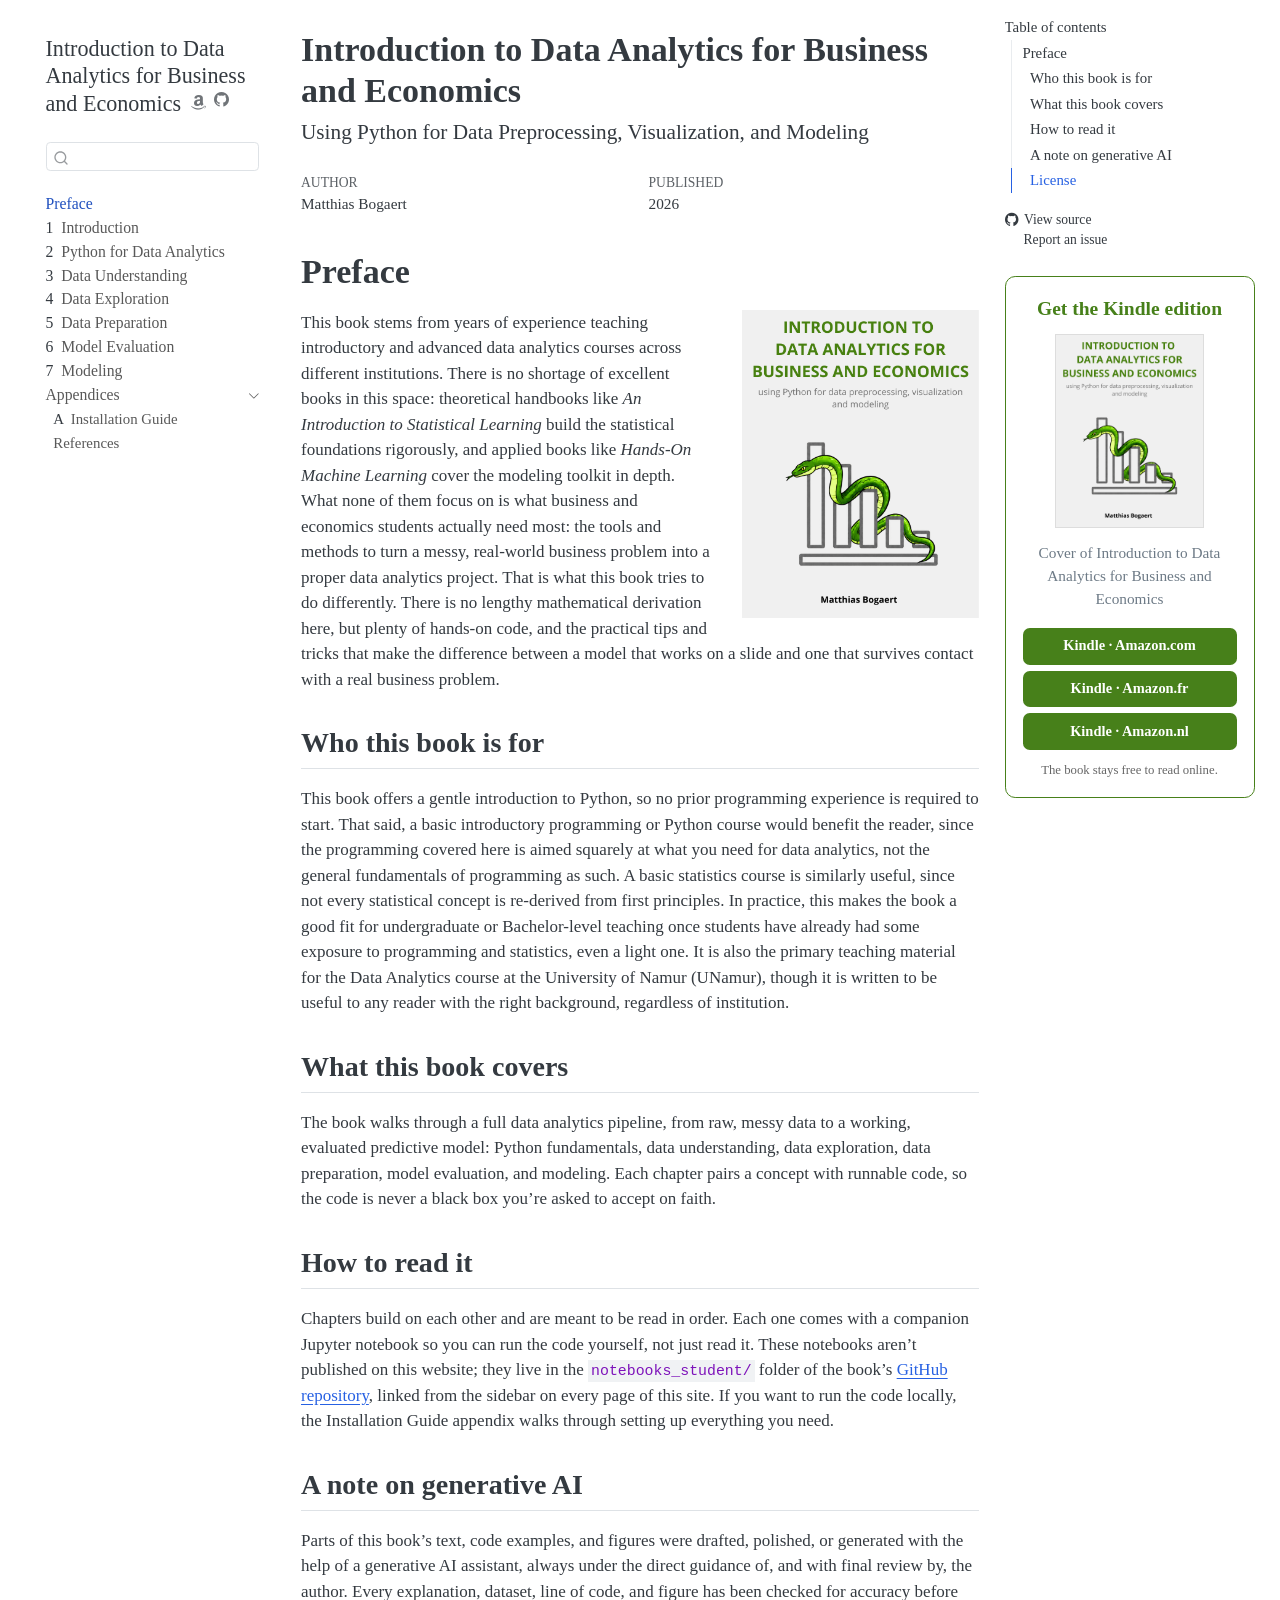
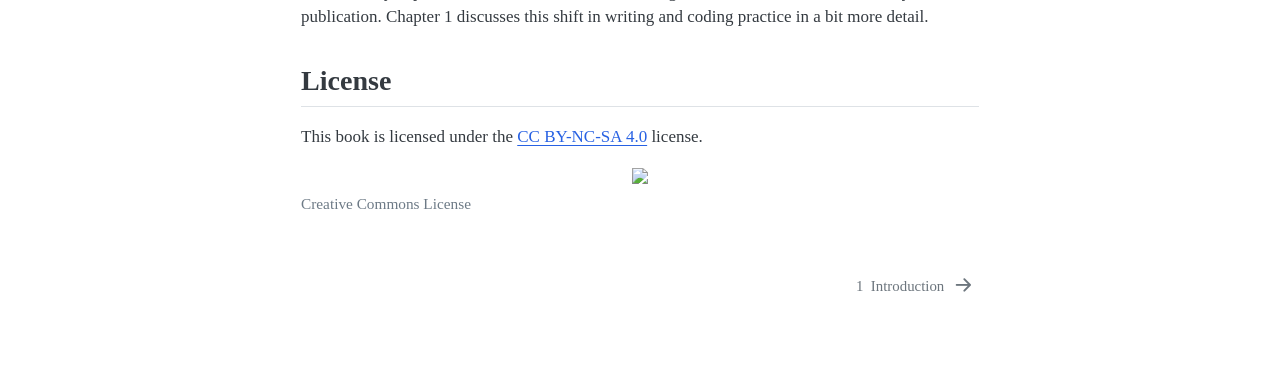
==== commit 233a0a3d: "Built site for gh-pages" ====
--- a/index.html
+++ b/index.html
@@ -226,7 +226,25 @@
   </ul></li>
   </ul>
 <div class="toc-actions"><ul><li><a href="https://github.com/MatthBogaert/IDAFBE-book/blob/main/index.qmd" class="toc-action"><i class="bi bi-github"></i>View source</a></li><li><a href="https://github.com/MatthBogaert/IDAFBE-book/issues/new" class="toc-action"><i class="bi empty"></i>Report an issue</a></li></ul></div></nav>
-    </div>
+    <div class="quarto-margin-footer"><div class="margin-footer-item">
+<div class="buy-box">
+<div class="buy-box-title">
+<p>Get the Kindle edition</p>
+</div>
+<div class="quarto-figure quarto-figure-center">
+<figure class="figure">
+<p><a href="https://www.amazon.com/dp/B0HMBLLJBD"><img src="https://matthbogaert.github.io/IDAFBE-book/images/cover-kdp.png" class="img-fluid figure-img"></a></p>
+<figcaption>Cover of Introduction to Data Analytics for Business and Economics</figcaption>
+</figure>
+</div>
+<p><a href="https://www.amazon.com/dp/B0HMBLLJBD" class="buy-btn">Kindle · Amazon.com</a></p>
+<p><a href="https://www.amazon.fr/dp/B0HMBLLJBD" class="buy-btn">Kindle · Amazon.fr</a></p>
+<p><a href="https://www.amazon.nl/dp/B0HMBLLJBD" class="buy-btn">Kindle · Amazon.nl</a></p>
+<div class="buy-box-note">
+<p>The book stays free to read online.</p>
+</div>
+</div>
+</div></div></div>
 <!-- main -->
 <main class="content" id="quarto-document-content">
 
--- a/styles.css
+++ b/styles.css
@@ -10,3 +10,44 @@
   max-width: 100%;
   height: auto;
 }
+
+/* "Get the Kindle edition" card in the right margin, below the table of contents. */
+.buy-box {
+  margin-top: 1.5rem;
+  padding: 1rem;
+  border: 1px solid #47801a;
+  border-radius: 0.6rem;
+  text-align: center;
+}
+.buy-box-title {
+  margin: 0 0 0.6rem;
+  font-size: 1.15rem;
+  font-weight: 700;
+  color: #47801a;
+}
+.buy-box img {
+  display: block;
+  max-width: 70%;
+  height: auto;
+  margin: 0 auto 0.8rem;
+  border: 1px solid #ddd;
+}
+.buy-box a.buy-btn {
+  display: block;
+  margin: 0.35rem 0;
+  padding: 0.45rem 0.6rem;
+  border-radius: 0.4rem;
+  background: #47801a;
+  color: #fff;
+  font-size: 0.85rem;
+  font-weight: 600;
+  text-decoration: none;
+}
+.buy-box a.buy-btn:hover { background: #356214; color: #fff; }
+.buy-box-note {
+  margin: 0.6rem 0 0;
+  font-size: 0.75rem;
+  color: #666;
+}
+.buy-box p { margin: 0; }
+.buy-box .buy-box-note { margin: 0.6rem 0 0; }
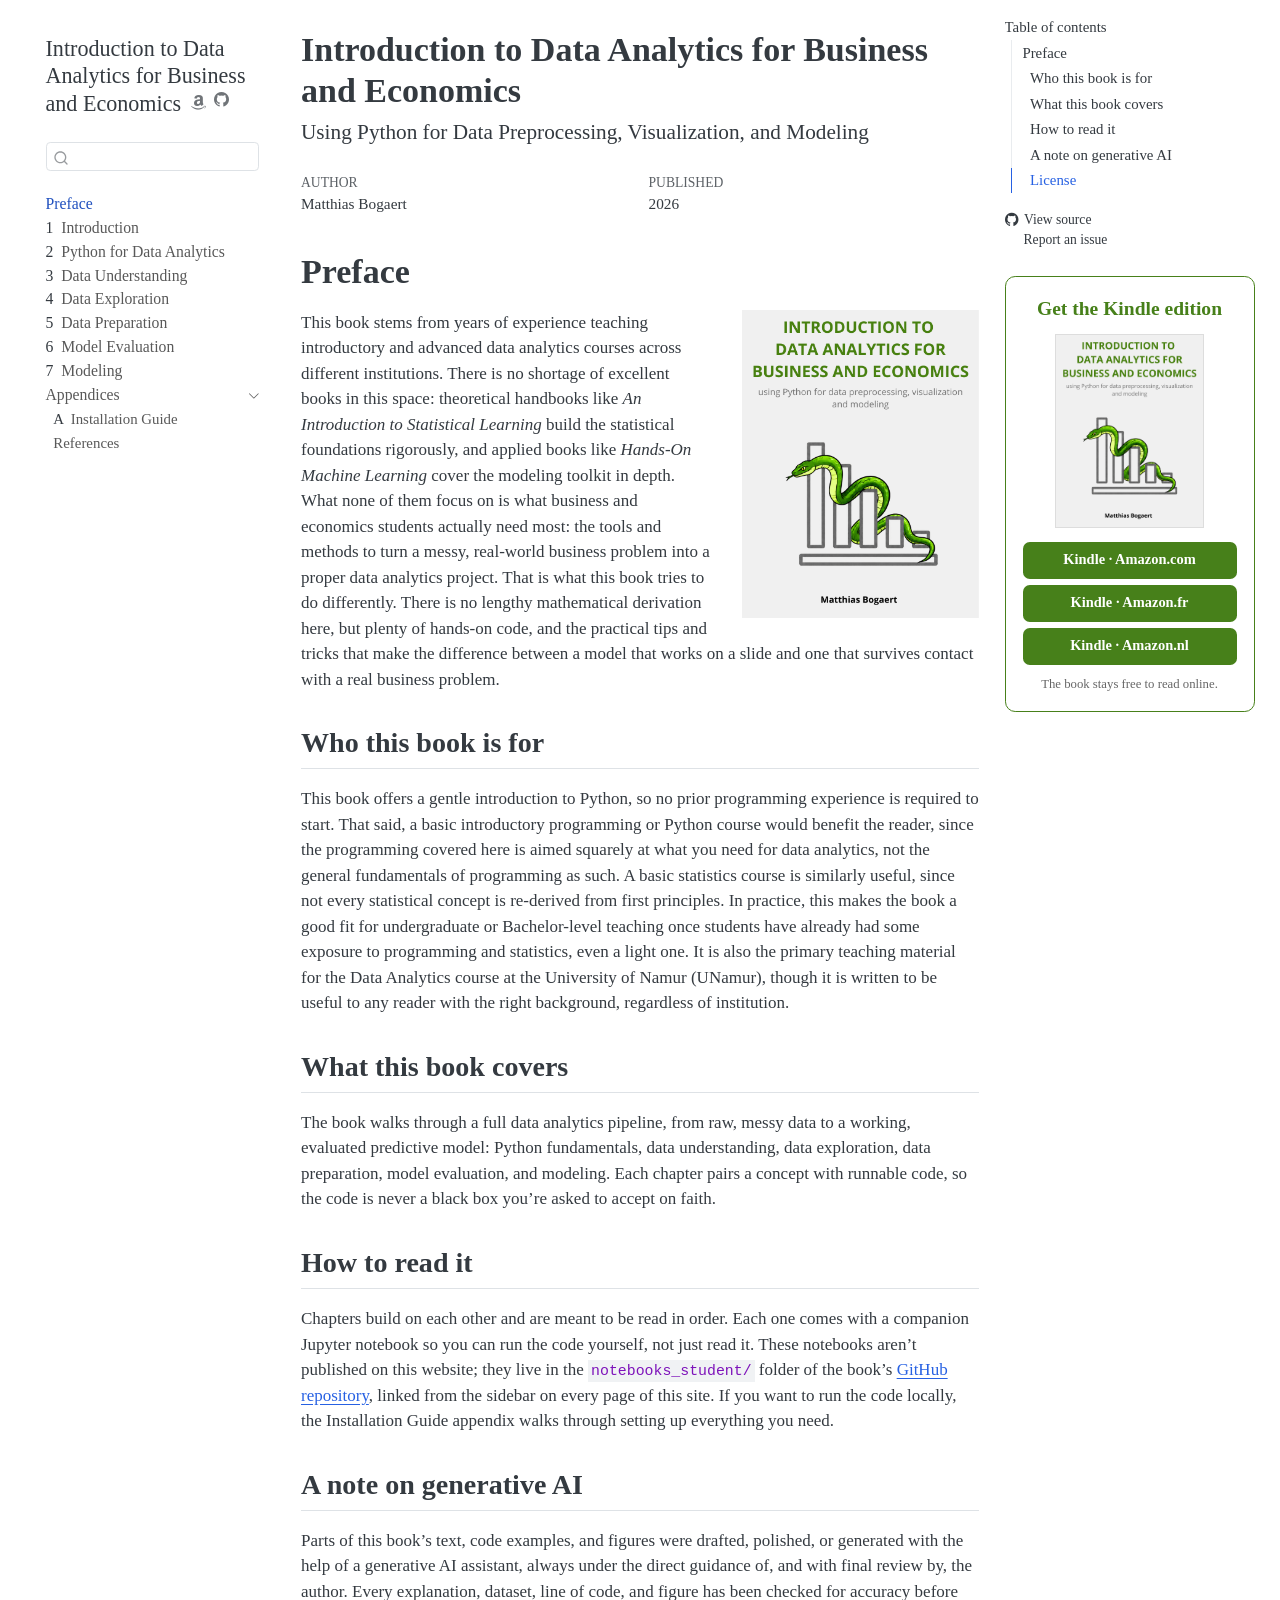
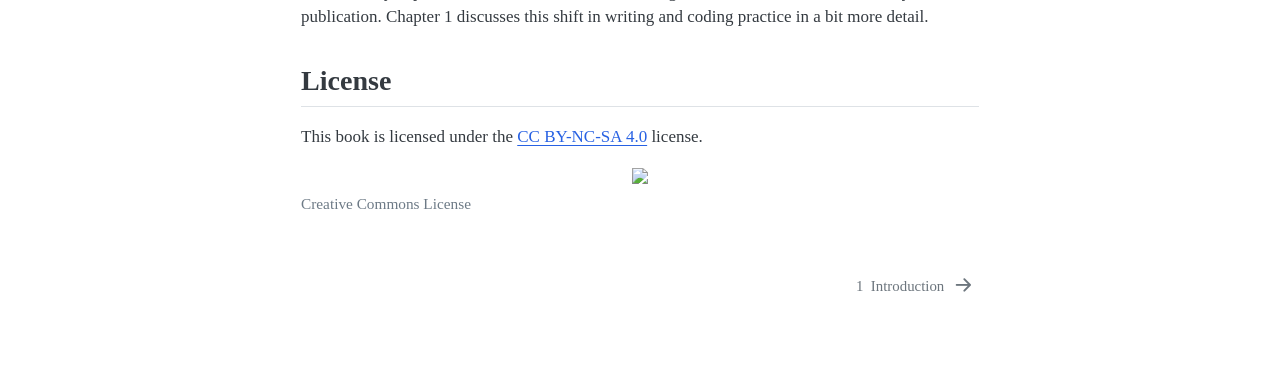
==== commit b2fb3298: "Built site for gh-pages" ====
--- a/index.html
+++ b/index.html
@@ -231,12 +231,7 @@
 <div class="buy-box-title">
 <p>Get the Kindle edition</p>
 </div>
-<div class="quarto-figure quarto-figure-center">
-<figure class="figure">
-<p><a href="https://www.amazon.com/dp/B0HMBLLJBD"><img src="https://matthbogaert.github.io/IDAFBE-book/images/cover-kdp.png" class="img-fluid figure-img"></a></p>
-<figcaption>Cover of Introduction to Data Analytics for Business and Economics</figcaption>
-</figure>
-</div>
+<p><a href="https://www.amazon.com/dp/B0HMBLLJBD"><img src="https://matthbogaert.github.io/IDAFBE-book/images/cover-kdp.png" class="img-fluid" alt="Cover of Introduction to Data Analytics for Business and Economics"></a></p>
 <p><a href="https://www.amazon.com/dp/B0HMBLLJBD" class="buy-btn">Kindle · Amazon.com</a></p>
 <p><a href="https://www.amazon.fr/dp/B0HMBLLJBD" class="buy-btn">Kindle · Amazon.fr</a></p>
 <p><a href="https://www.amazon.nl/dp/B0HMBLLJBD" class="buy-btn">Kindle · Amazon.nl</a></p>
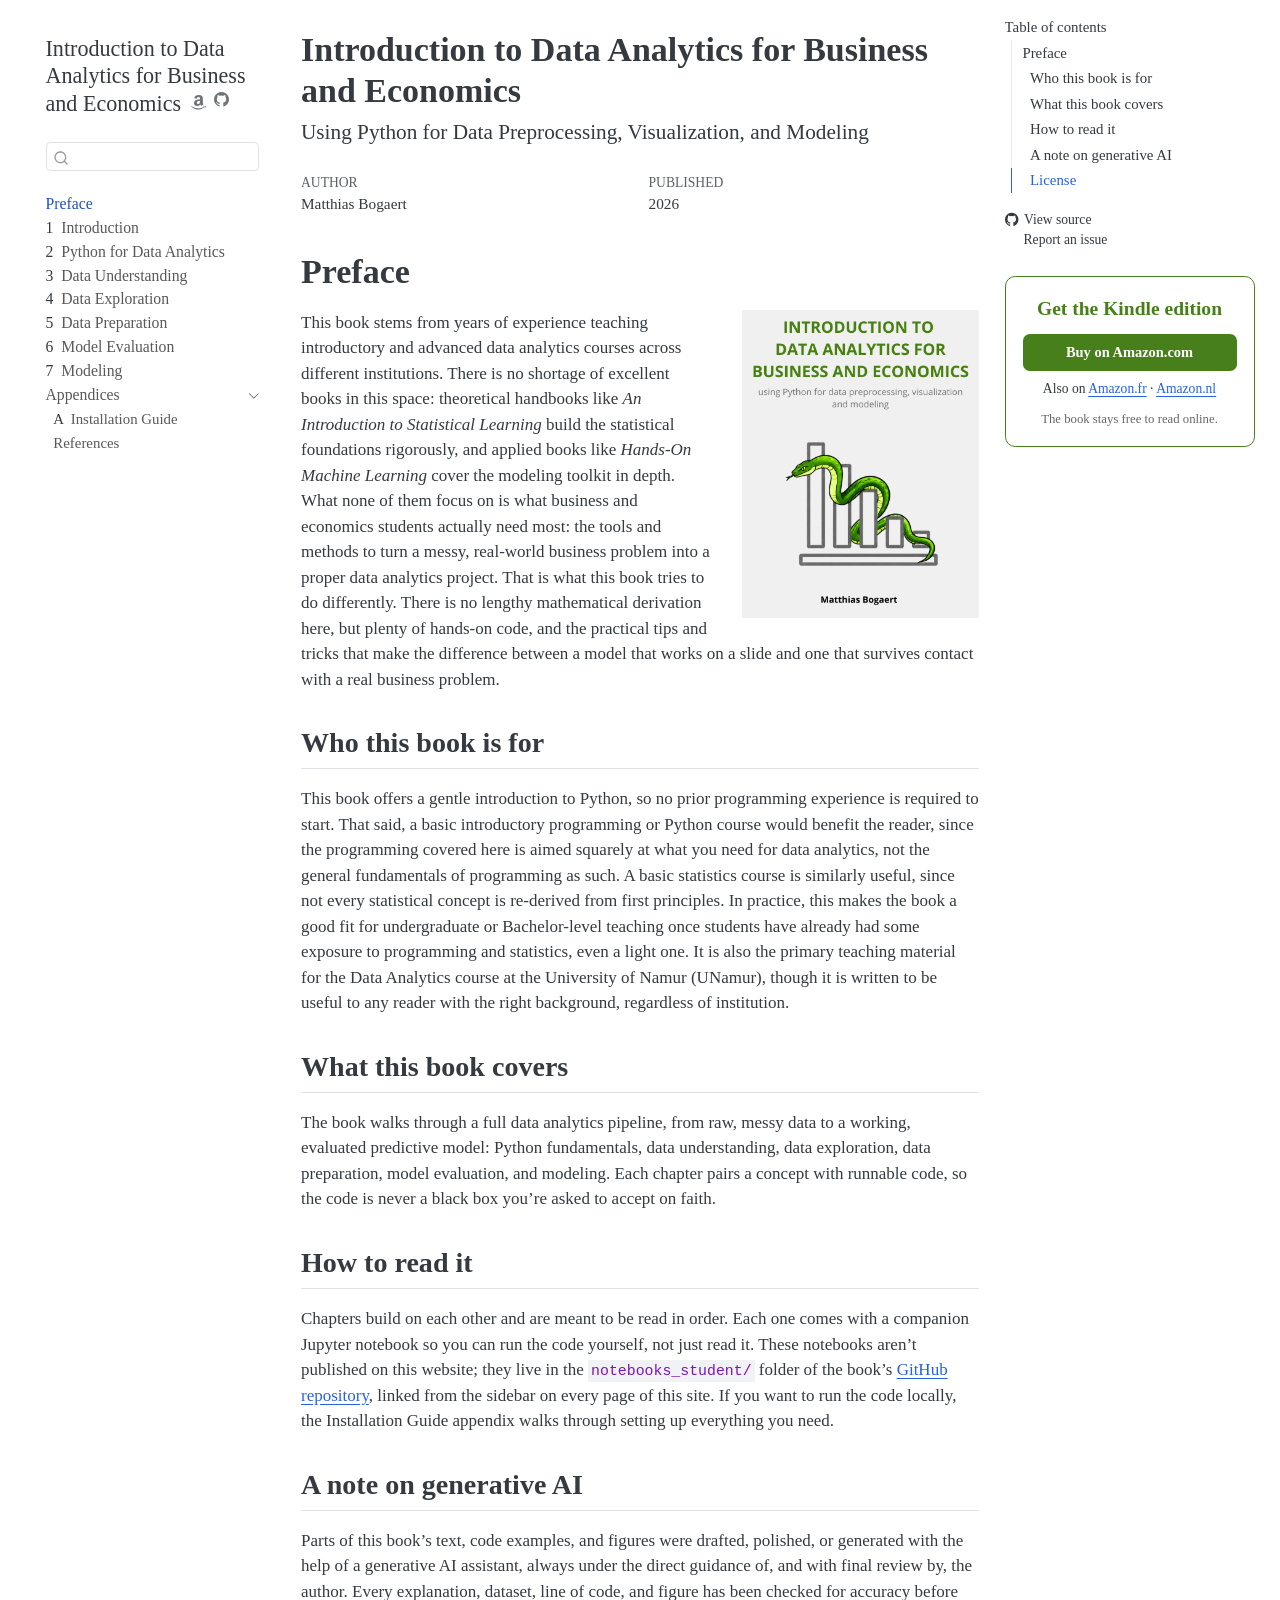
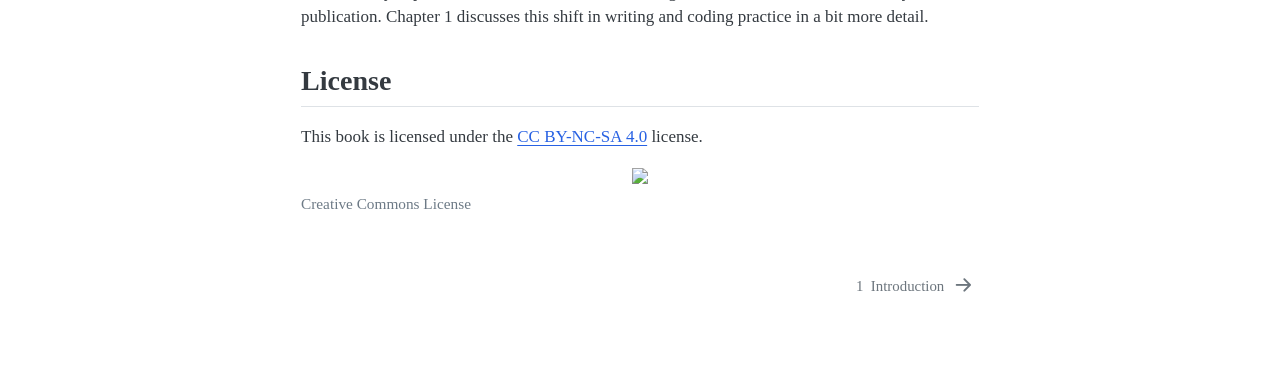
==== commit 572ccefb: "Built site for gh-pages" ====
--- a/index.html
+++ b/index.html
@@ -231,10 +231,10 @@
 <div class="buy-box-title">
 <p>Get the Kindle edition</p>
 </div>
-<p><a href="https://www.amazon.com/dp/B0HMBLLJBD"><img src="https://matthbogaert.github.io/IDAFBE-book/images/cover-kdp.png" class="img-fluid" alt="Cover of Introduction to Data Analytics for Business and Economics"></a></p>
-<p><a href="https://www.amazon.com/dp/B0HMBLLJBD" class="buy-btn">Kindle · Amazon.com</a></p>
-<p><a href="https://www.amazon.fr/dp/B0HMBLLJBD" class="buy-btn">Kindle · Amazon.fr</a></p>
-<p><a href="https://www.amazon.nl/dp/B0HMBLLJBD" class="buy-btn">Kindle · Amazon.nl</a></p>
+<p><a href="https://www.amazon.com/dp/B0HMBLLJBD" class="buy-btn">Buy on Amazon.com</a></p>
+<div class="buy-alt">
+<p>Also on <a href="https://www.amazon.fr/dp/B0HMBLLJBD">Amazon.fr</a> · <a href="https://www.amazon.nl/dp/B0HMBLLJBD">Amazon.nl</a></p>
+</div>
 <div class="buy-box-note">
 <p>The book stays free to read online.</p>
 </div>
--- a/styles.css
+++ b/styles.css
@@ -25,13 +25,6 @@
   font-weight: 700;
   color: #47801a;
 }
-.buy-box img {
-  display: block;
-  max-width: 70%;
-  height: auto;
-  margin: 0 auto 0.8rem;
-  border: 1px solid #ddd;
-}
 .buy-box a.buy-btn {
   display: block;
   margin: 0.35rem 0;
@@ -51,3 +44,5 @@
 }
 .buy-box p { margin: 0; }
 .buy-box .buy-box-note { margin: 0.6rem 0 0; }
+
+.buy-box .buy-alt { margin: 0.5rem 0 0; font-size: 0.8rem; }
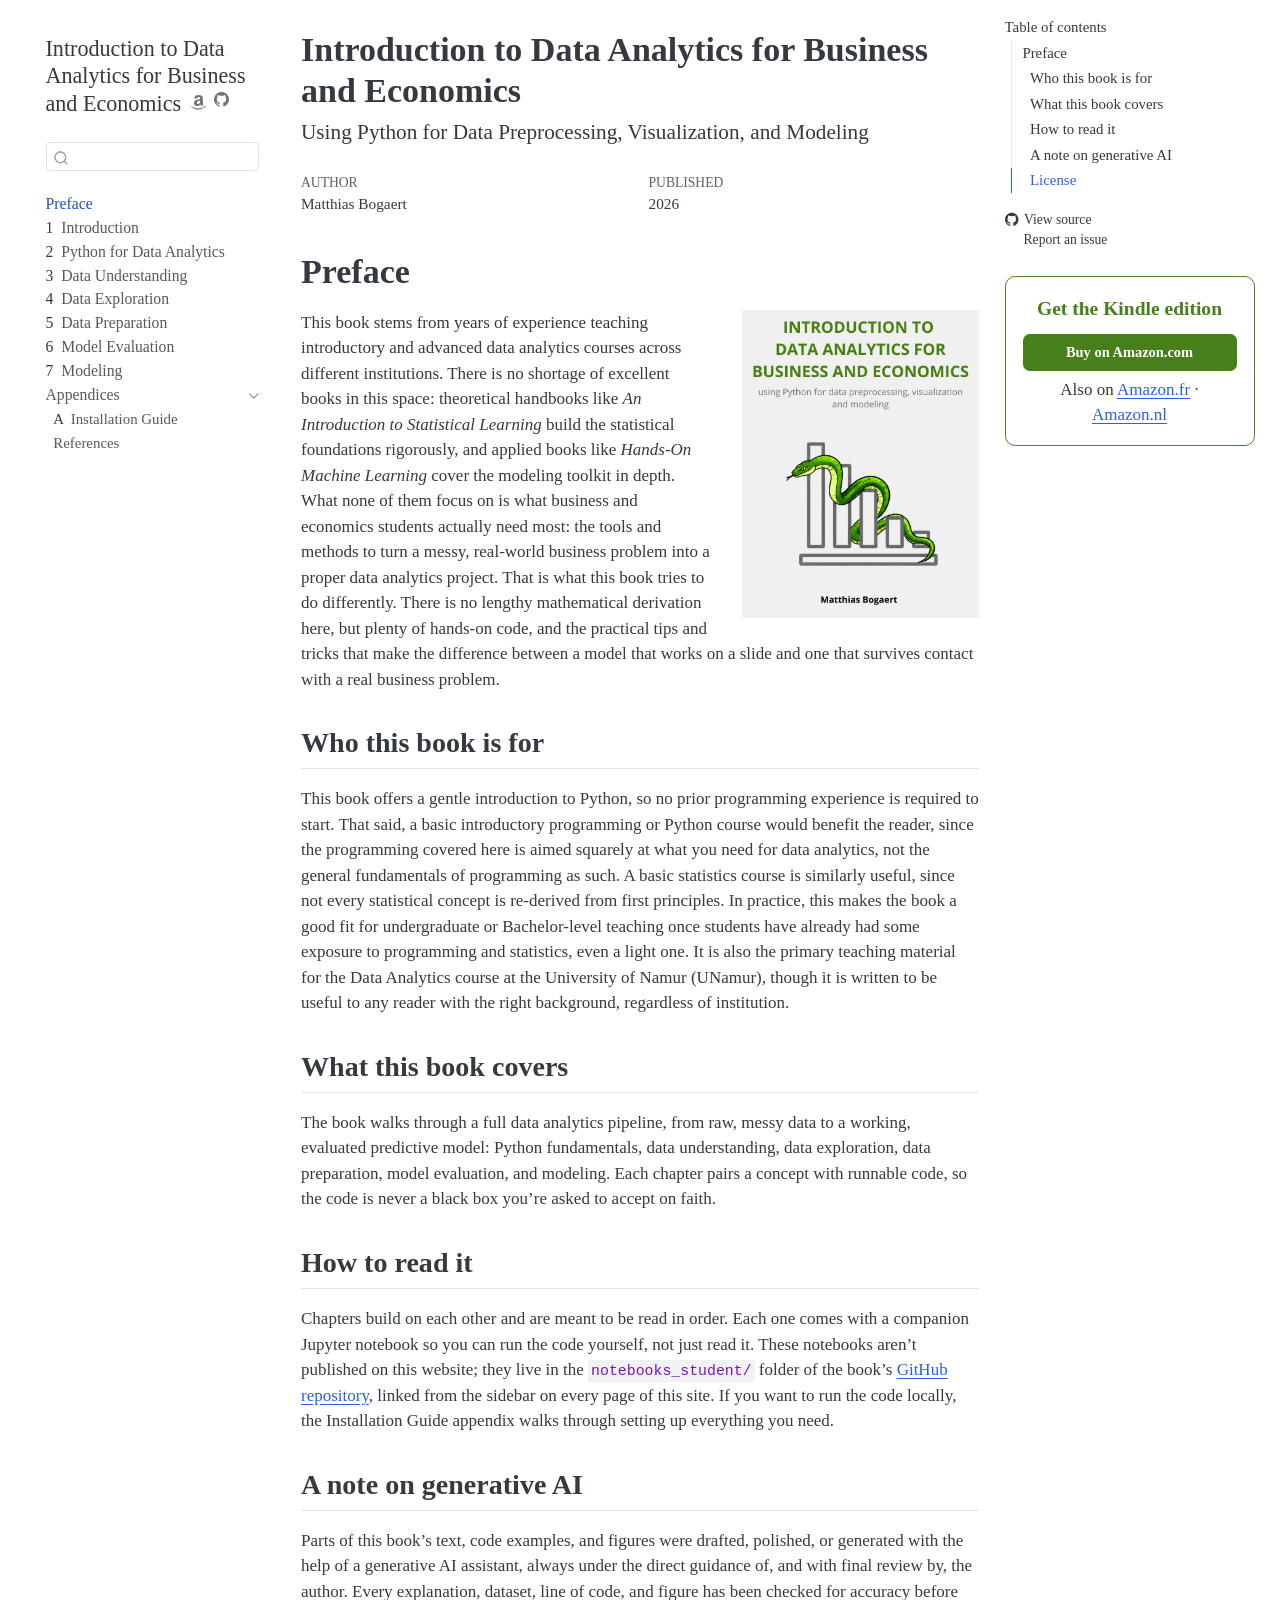
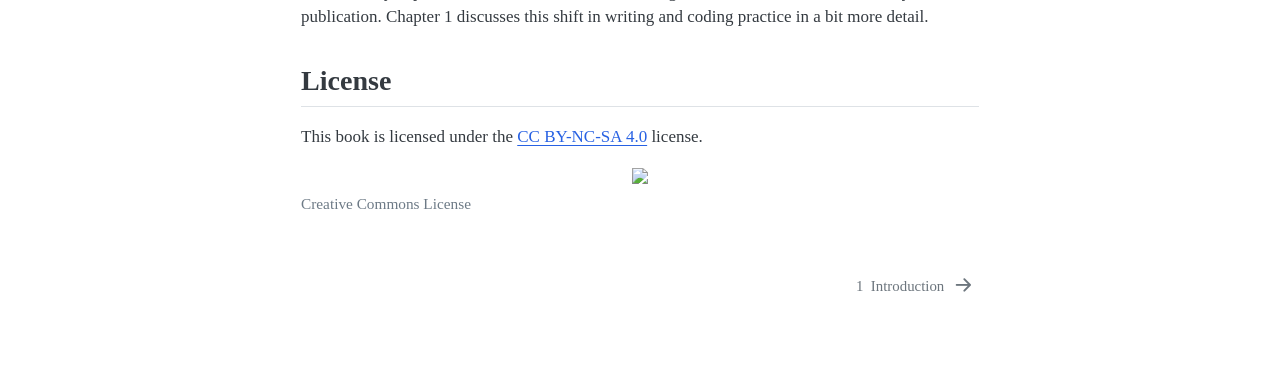
==== commit c0bfe439: "Built site for gh-pages" ====
--- a/index.html
+++ b/index.html
@@ -235,9 +235,6 @@
 <div class="buy-alt">
 <p>Also on <a href="https://www.amazon.fr/dp/B0HMBLLJBD">Amazon.fr</a> · <a href="https://www.amazon.nl/dp/B0HMBLLJBD">Amazon.nl</a></p>
 </div>
-<div class="buy-box-note">
-<p>The book stays free to read online.</p>
-</div>
 </div>
 </div></div></div>
 <!-- main -->
--- a/styles.css
+++ b/styles.css
@@ -37,12 +37,6 @@
   text-decoration: none;
 }
 .buy-box a.buy-btn:hover { background: #356214; color: #fff; }
-.buy-box-note {
-  margin: 0.6rem 0 0;
-  font-size: 0.75rem;
-  color: #666;
-}
 .buy-box p { margin: 0; }
-.buy-box .buy-box-note { margin: 0.6rem 0 0; }
-
+.buy-box 
 .buy-box .buy-alt { margin: 0.5rem 0 0; font-size: 0.8rem; }
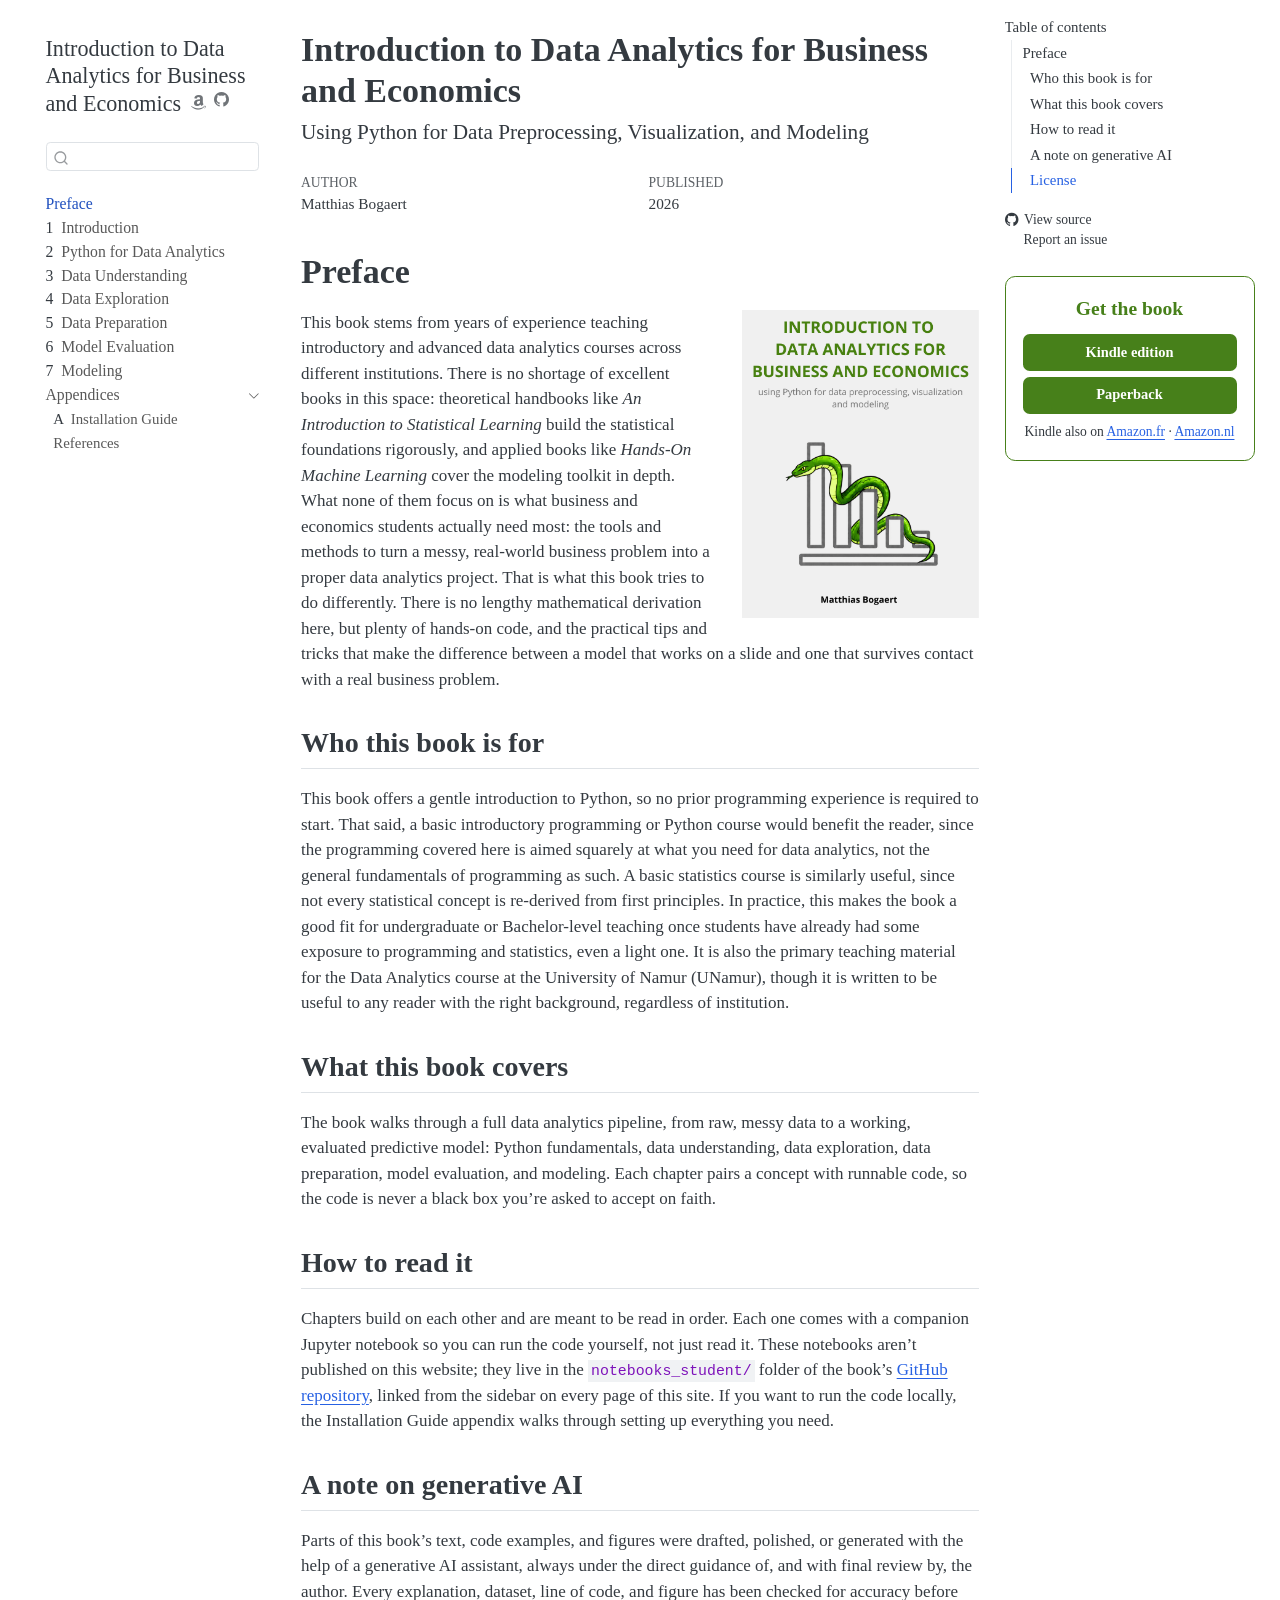
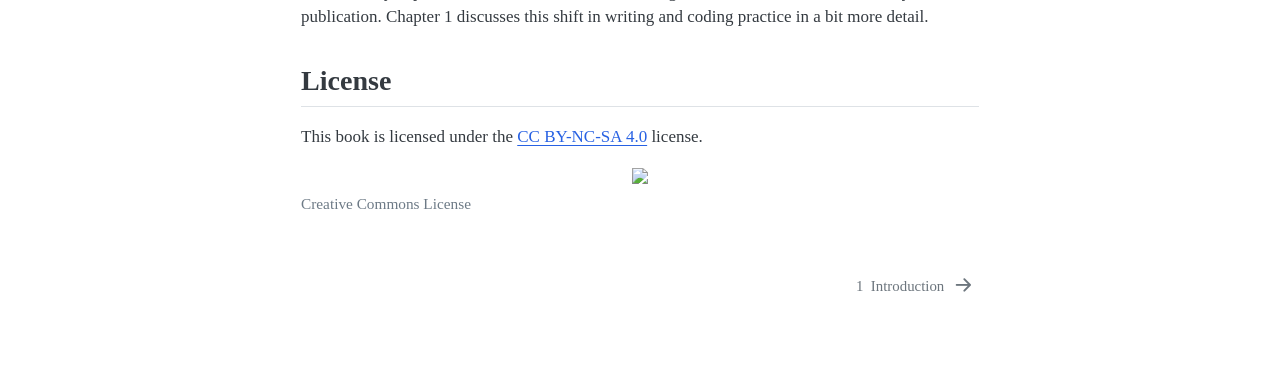
==== commit e26eaa90: "Built site for gh-pages" ====
--- a/index.html
+++ b/index.html
@@ -229,11 +229,12 @@
     <div class="quarto-margin-footer"><div class="margin-footer-item">
 <div class="buy-box">
 <div class="buy-box-title">
-<p>Get the Kindle edition</p>
+<p>Get the book</p>
 </div>
-<p><a href="https://www.amazon.com/dp/B0HMBLLJBD" class="buy-btn">Buy on Amazon.com</a></p>
+<p><a href="https://www.amazon.com/dp/B0HMBLLJBD" class="buy-btn">Kindle edition</a></p>
+<p><a href="https://www.amazon.com/dp/B0HMFP8LM2" class="buy-btn">Paperback</a></p>
 <div class="buy-alt">
-<p>Also on <a href="https://www.amazon.fr/dp/B0HMBLLJBD">Amazon.fr</a> · <a href="https://www.amazon.nl/dp/B0HMBLLJBD">Amazon.nl</a></p>
+<p>Kindle also on <a href="https://www.amazon.fr/dp/B0HMBLLJBD">Amazon.fr</a> · <a href="https://www.amazon.nl/dp/B0HMBLLJBD">Amazon.nl</a></p>
 </div>
 </div>
 </div></div></div>
--- a/styles.css
+++ b/styles.css
@@ -38,5 +38,4 @@
 }
 .buy-box a.buy-btn:hover { background: #356214; color: #fff; }
 .buy-box p { margin: 0; }
-.buy-box 
 .buy-box .buy-alt { margin: 0.5rem 0 0; font-size: 0.8rem; }
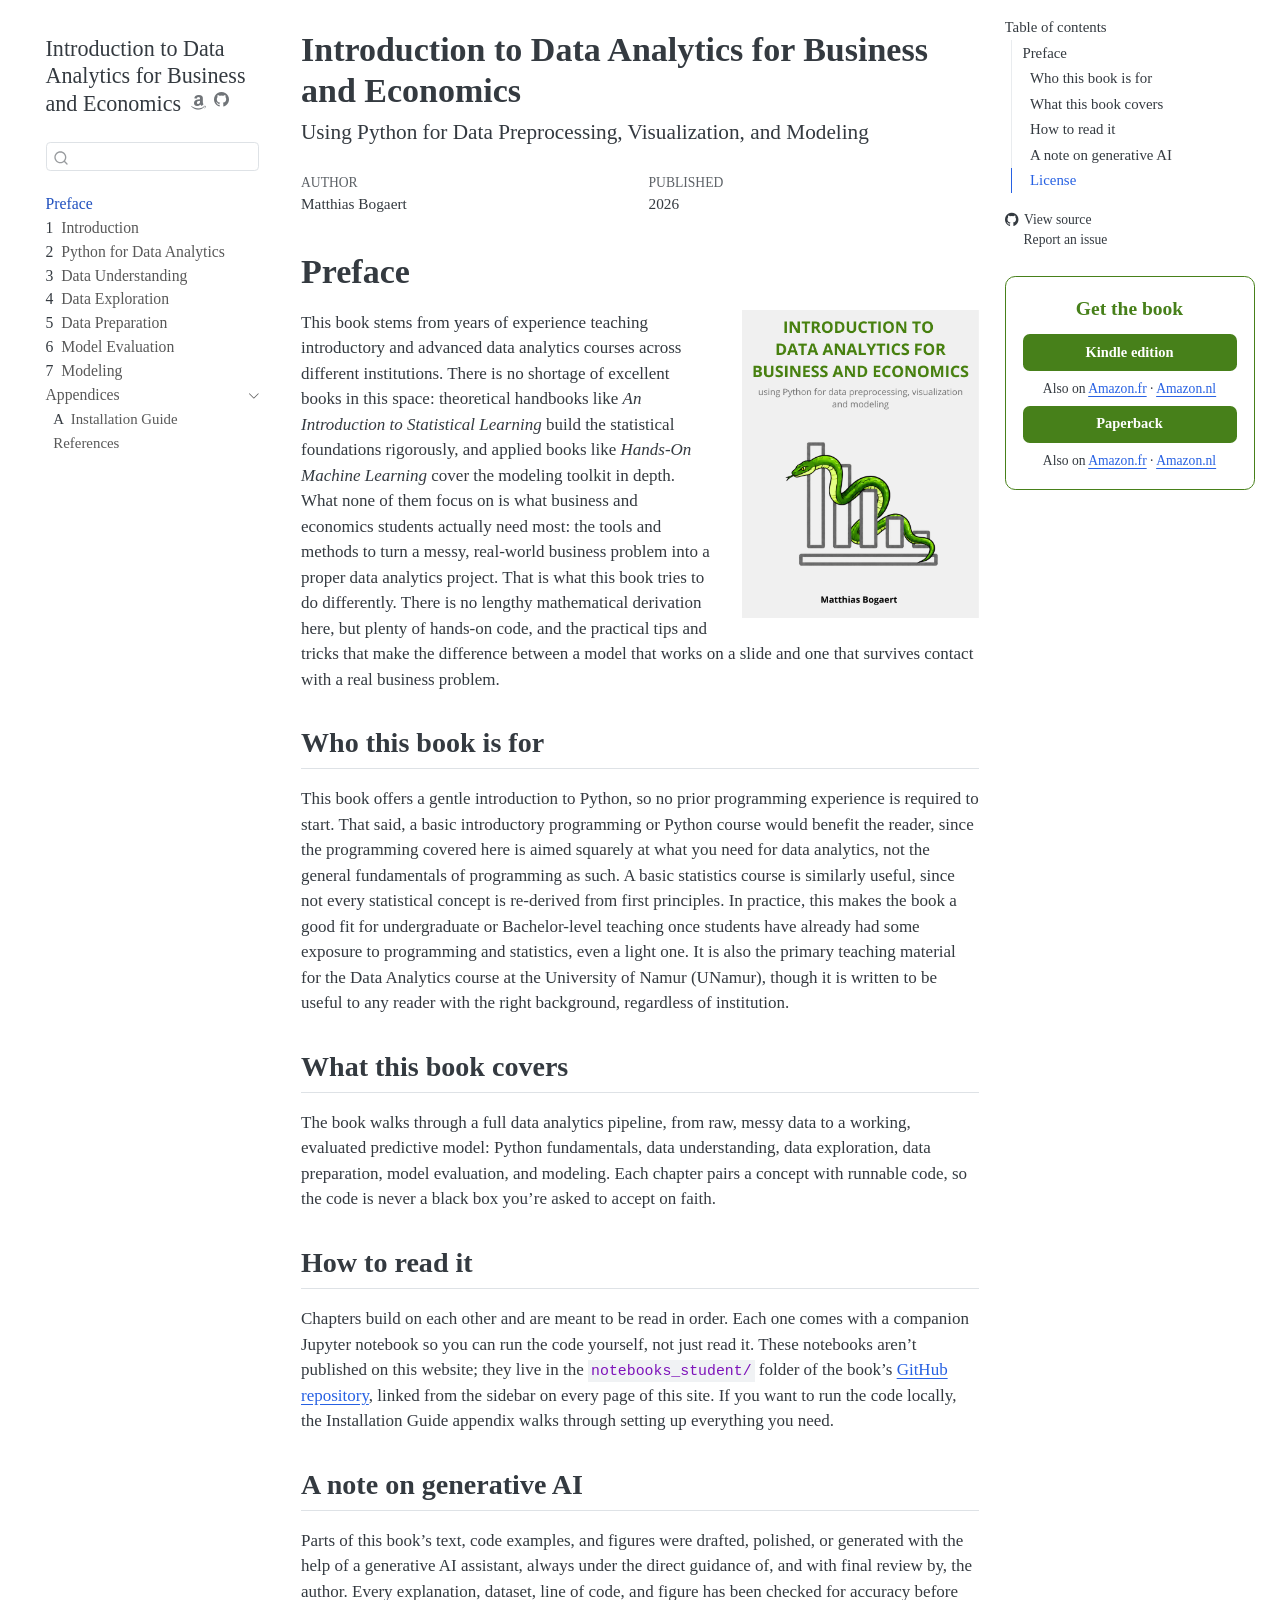
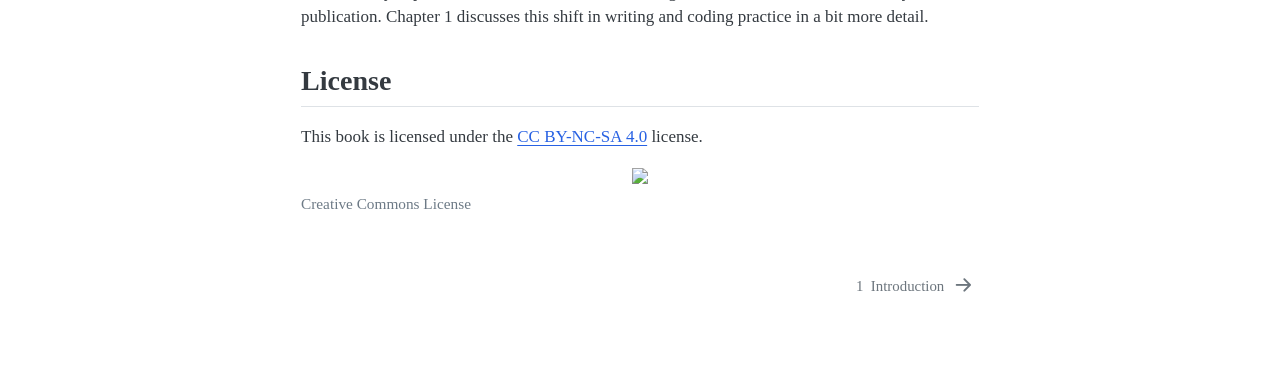
==== commit c7aaf86b: "Built site for gh-pages" ====
--- a/index.html
+++ b/index.html
@@ -232,9 +232,12 @@
 <p>Get the book</p>
 </div>
 <p><a href="https://www.amazon.com/dp/B0HMBLLJBD" class="buy-btn">Kindle edition</a></p>
+<div class="buy-alt">
+<p>Also on <a href="https://www.amazon.fr/dp/B0HMBLLJBD">Amazon.fr</a> · <a href="https://www.amazon.nl/dp/B0HMBLLJBD">Amazon.nl</a></p>
+</div>
 <p><a href="https://www.amazon.com/dp/B0HMFP8LM2" class="buy-btn">Paperback</a></p>
 <div class="buy-alt">
-<p>Kindle also on <a href="https://www.amazon.fr/dp/B0HMBLLJBD">Amazon.fr</a> · <a href="https://www.amazon.nl/dp/B0HMBLLJBD">Amazon.nl</a></p>
+<p>Also on <a href="https://www.amazon.fr/dp/B0HMFP8LM2">Amazon.fr</a> · <a href="https://www.amazon.nl/dp/B0HMFP8LM2">Amazon.nl</a></p>
 </div>
 </div>
 </div></div></div>
